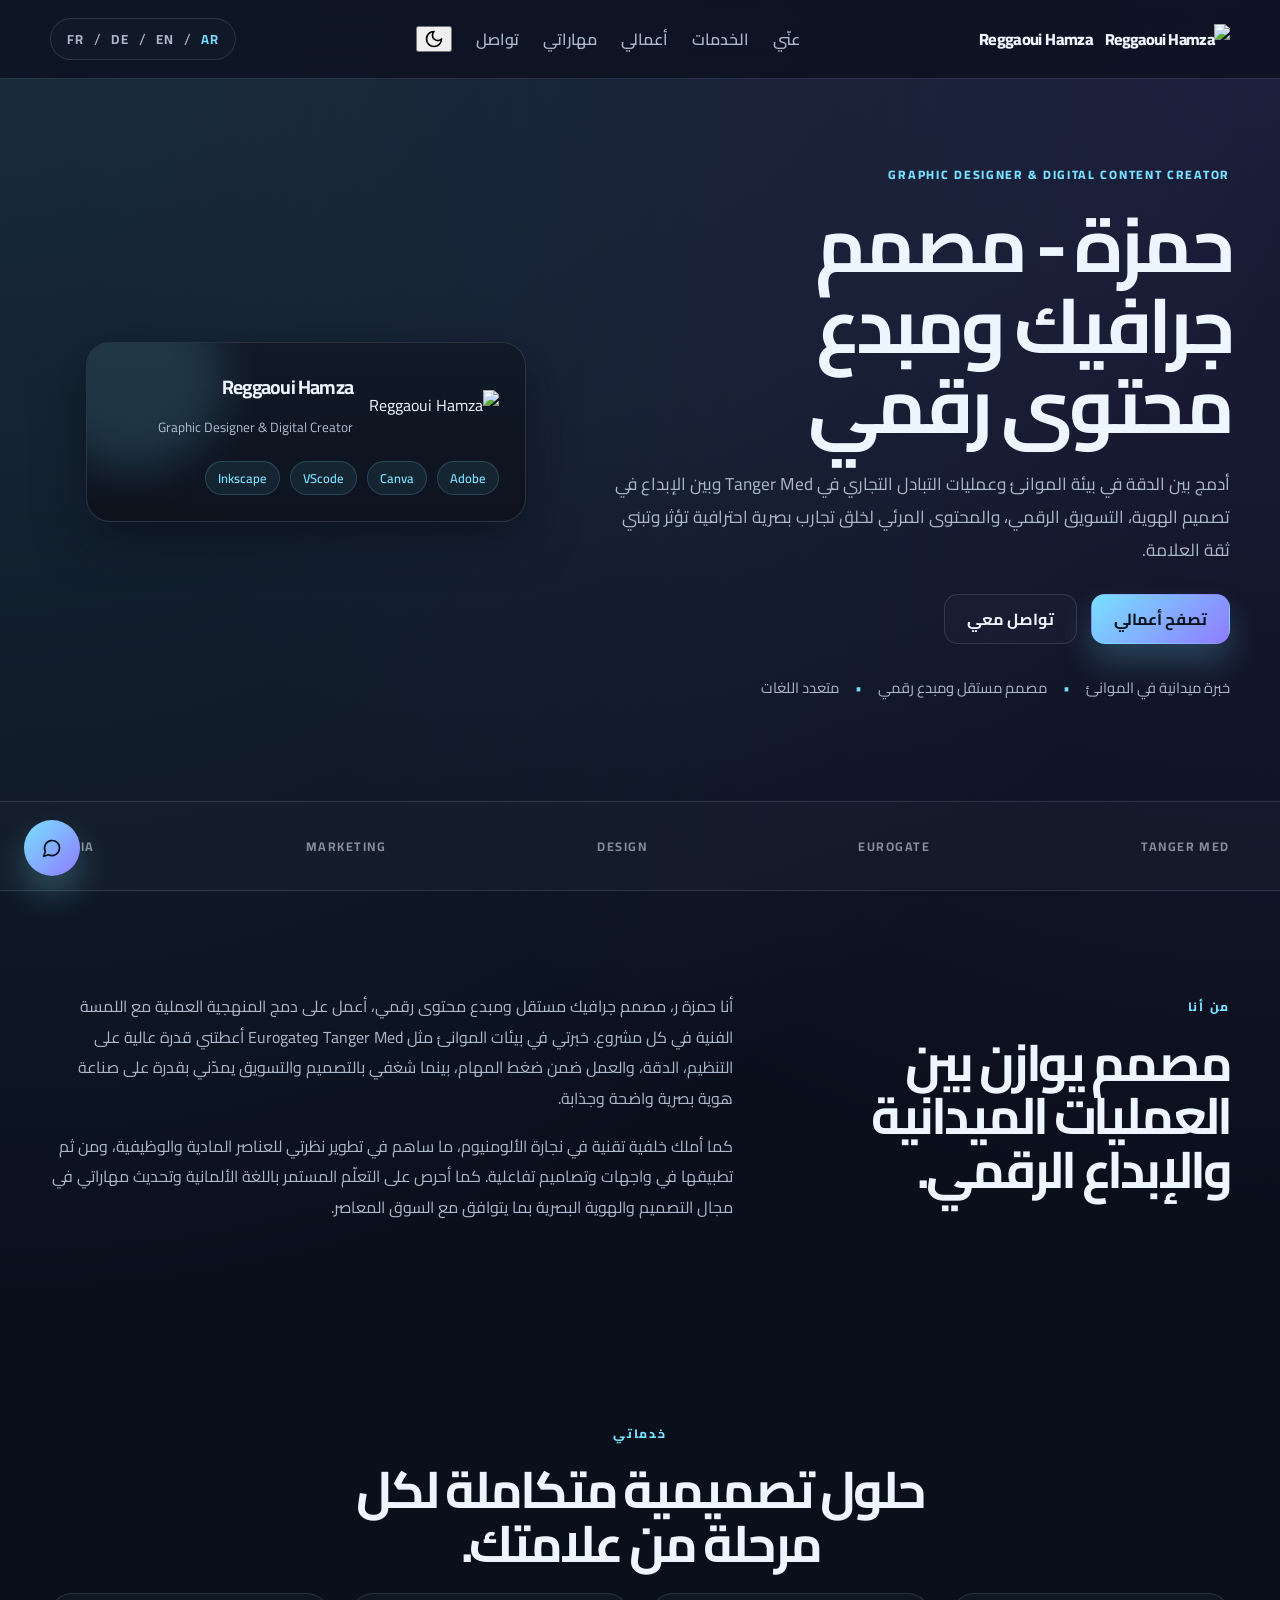
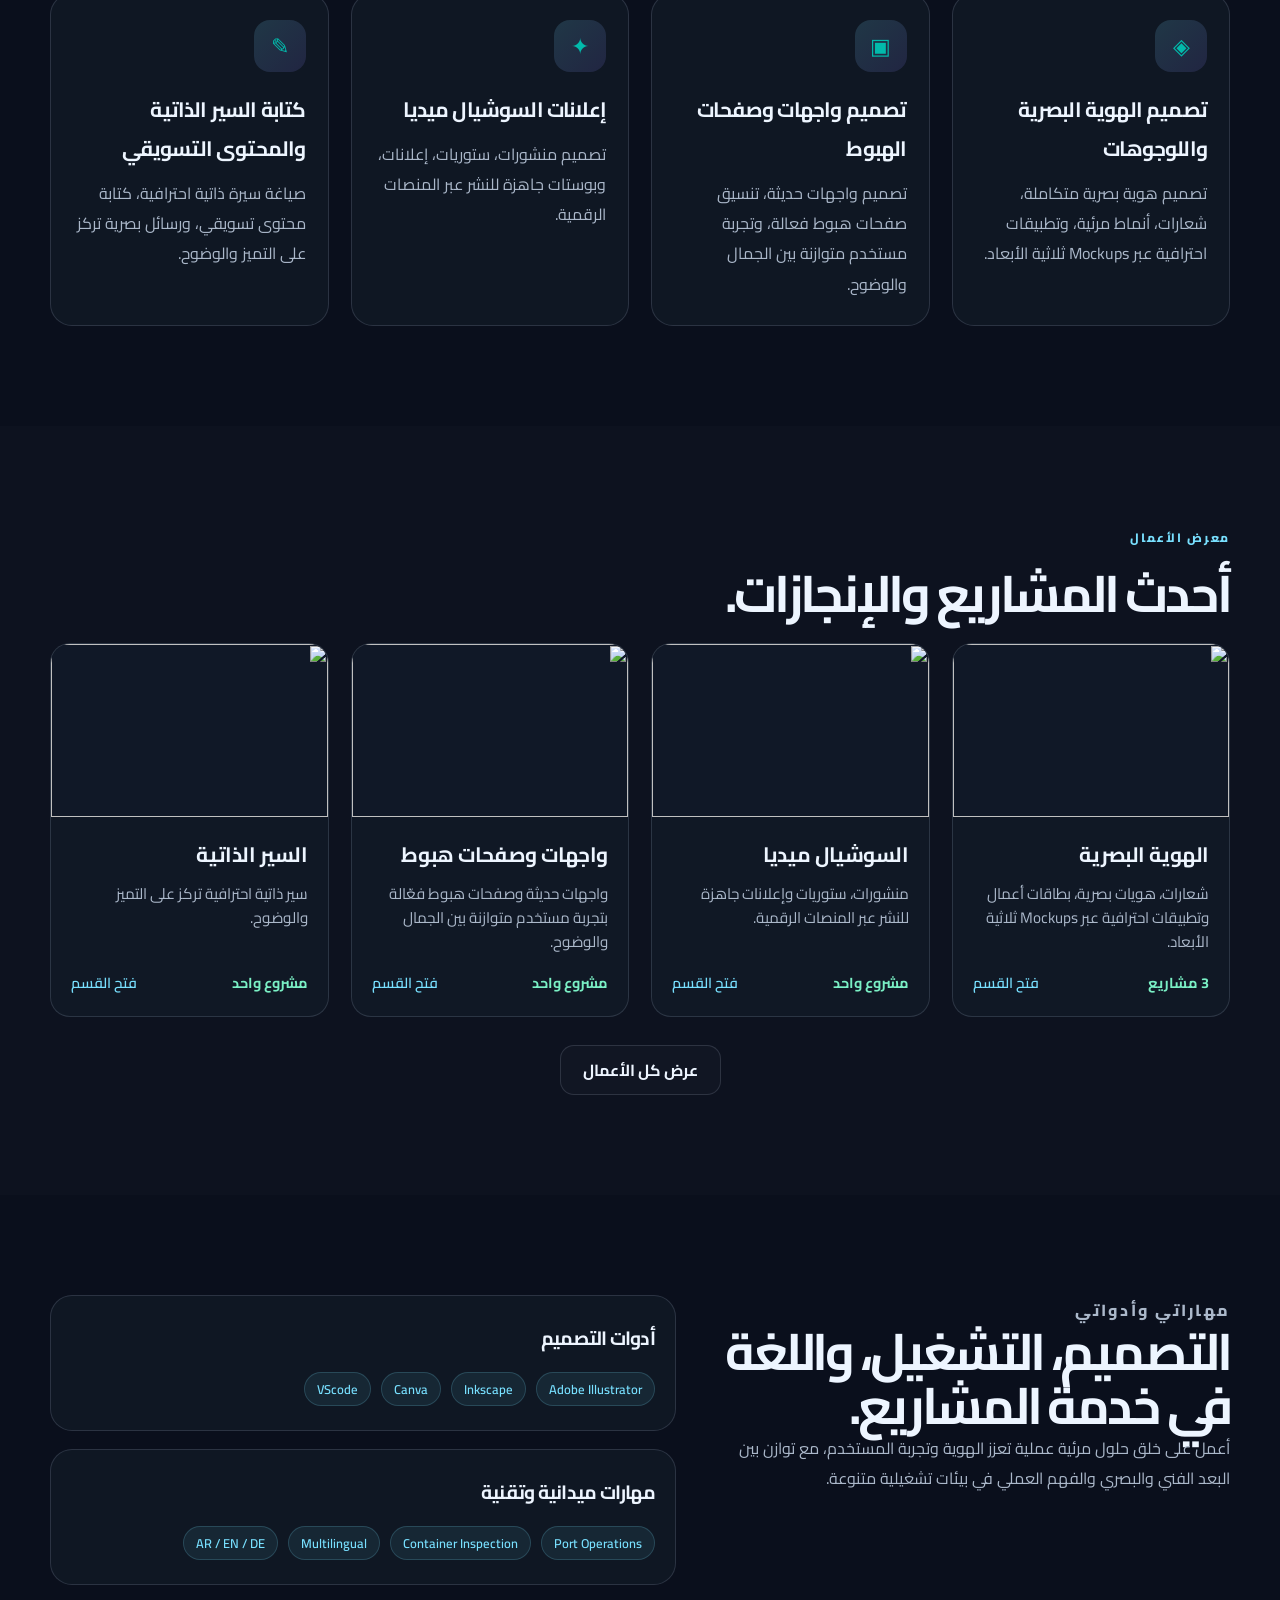
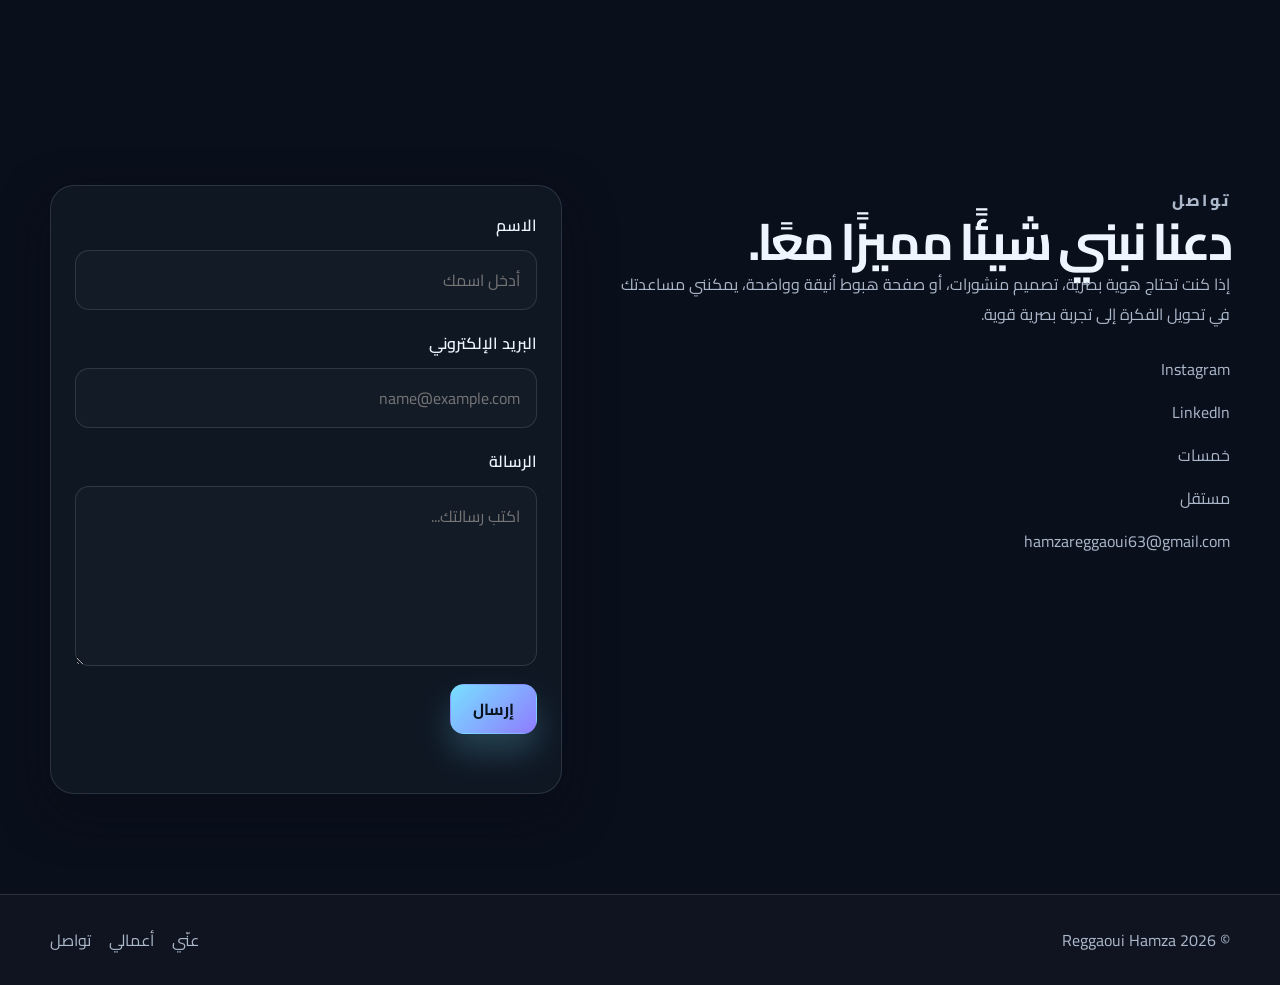
==== index.html @ 3bb8f2ef "V1.2" ====
<!DOCTYPE html>
<html lang="ar" dir="rtl">
  <head>
    <meta charset="UTF-8" />
    <meta name="viewport" content="width=device-width, initial-scale=1.0" />
    <meta
      name="description"
      content="Portfolio personal de Reggaoui Hamza - Graphic Designer & Digital Content Creator"
    />
    <title>Reggaoui Hamza | Portfolio</title>
    <link rel="preconnect" href="https://fonts.googleapis.com" />
    <link rel="preconnect" href="https://fonts.gstatic.com" crossorigin />
    <link
      href="https://fonts.googleapis.com/css2?family=Cairo:wght@400;500;600;700;800;900&family=Inter:wght@400;500;600;700;800&display=swap"
      rel="stylesheet"
    />
    <link rel="icon" type="image/png" href="images/HRb.png" />
   
    <link rel="stylesheet" href="style.css" />
    <link rel="stylesheet" href="portfolio.css" />
  </head>
  <body>
    <div class="page-shell">
      <header class="site-header">
        <div class="container nav">
          <a href="#top" class="brand" aria-label="Reggaoui Hamza home">
            <span class="icon">
              <img src="images/HR3.png" alt="Reggaoui Hamza" />
            </span>
            <span class="brand-text">Reggaoui Hamza</span>
          </a>
 
          <nav class="main-nav" aria-label="Main navigation">
            <a href="#about">عنّي</a>
            <a href="#services">الخدمات</a>
            <a href="#portfolio">أعمالي</a>
            <a href="#skills">مهاراتي</a>
            <a href="#contact">تواصل</a>
         
            <button id="theme-toggle" class="theme-toggle" aria-label="Toggle theme">
        <svg class="sun-icon" xmlns="http://www.w3.org/2000/svg" width="20" height="20" viewBox="0 0 24 24" fill="none" stroke="currentColor" stroke-width="2" stroke-linecap="round" stroke-linejoin="round"><circle cx="12" cy="12" r="4"/><path d="M12 2v2"/><path d="M12 20v2"/><path d="m4.93 4.93 1.41 1.41"/><path d="m17.66 17.66 1.41 1.41"/><path d="M2 12h2"/><path d="M20 12h2"/><path d="m6.34 17.66-1.41 1.41"/><path d="m19.07 4.93-1.41 1.41"/></svg>
        <svg class="moon-icon" xmlns="http://www.w3.org/2000/svg" width="20" height="20" viewBox="0 0 24 24" fill="none" stroke="currentColor" stroke-width="2" stroke-linecap="round" stroke-linejoin="round"><path d="M12 3a6 6 0 0 0 9 9 9 9 0 1 1-9-9Z"/></svg>
    </button>

          </nav>

          <div class="lang-switch" role="group" aria-label="Language switcher">
            <button class="lang-btn active" type="button" data-lang="ar" aria-pressed="true">AR</button>
            <span class="switch-divider">/</span>
            <button class="lang-btn" type="button" data-lang="en" aria-pressed="false">EN</button>
            <span class="switch-divider">/</span>
            <button class="lang-btn" type="button" data-lang="de" aria-pressed="false">DE</button>
            <span class="switch-divider">/</span>
            <button class="lang-btn" type="button" data-lang="fr" aria-pressed="false">FR</button>
          </div>

        

        </div>
      </header>

      <main id="top">
        <section class="hero section">
          <div class="container hero-grid">
            <div class="hero-copy reveal">
              <p class="eyebrow" data-i18n="hero.eyebrow">Graphic Designer & Digital Content Creator</p>
              <h1 data-i18n="hero.title">حمزة - مصمم جرافيك ومبدع محتوى رقمي</h1>
              <p class="hero-text" data-i18n="hero.text">
                أدمج بين الدقة في بيئة الموانئ وعمليات التبادل التجاري في Tanger Med وبين الإبداع في تصميم
                الهوية، التسويق الرقمي، والمحتوى المرئي لخلق تجارب بصرية احترافية تؤثر وتبني ثقة العلامة.
              </p>
              <div class="cta-row">
                <a href="#portfolio" class="btn btn-primary" data-i18n="hero.primaryBtn">تصفح أعمالي</a>
                <a href="#contact" class="btn btn-secondary" data-i18n="hero.secondaryBtn">تواصل معي</a>
              </div>

              <ul class="hero-meta">
                <li data-i18n="hero.meta1">خبرة ميدانية في الموانئ</li>
                <li data-i18n="hero.meta2">مصمم مستقل ومبدع رقمي</li>
                <li data-i18n="hero.meta3">متعدد اللغات</li>
              </ul>
            </div>

            <div class="hero-visual reveal">
              <div class="profile-card glow-card">
                <div class="card-top">
                <img src="images/HRa.png" alt="Reggaoui Hamza" />

                  <div>
                    <strong>Reggaoui Hamza</strong>
                    <span data-i18n="hero.role">Graphic Designer & Digital Creator</span>
                  </div>
                </div>

                

                <div class="tool-tags">
                  <span>Adobe</span>
                  <span>Canva</span>
                  <span>VScode </span>
                  <span>Inkscape</span>
                </div>
              </div>
            </div>
          </div>
        </section>

        <section class="logo-strip">
          <div class="container logo-row">
            <span>Tanger Med</span>
            <span>Eurogate</span>
            <span>Design</span>
            <span>Marketing</span>
            <span>Media</span>
          </div>
        </section>

        <section id="about" class="section about-section">
          <div class="container about-grid">
            <div class="section-heading reveal">
              <p class="eyebrow" data-i18n="about.eyebrow">من أنا</p>
              <h2 data-i18n="about.title">مصمم يوازن بين العمليات الميدانية والإبداع الرقمي.</h2>
            </div>

            <div class="about-copy reveal">
              <p data-i18n="about.paragraph1">
                أنا حمزة ر، مصمم جرافيك مستقل ومبدع محتوى رقمي، أعمل على دمج المنهجية العملية مع اللمسة
                الفنية في كل مشروع. خبرتي في بيئات الموانئ مثل Tanger Med وEurogate أعطتني قدرة عالية على
                التنظيم، الدقة، والعمل ضمن ضغط المهام، بينما شغفي بالتصميم والتسويق يمدّني بقدرة على صناعة
                هوية بصرية واضحة وجذابة.
              </p>
              <p data-i18n="about.paragraph2">
                كما أملك خلفية تقنية في نجارة الألومنيوم، ما ساهم في تطوير نظرتي للعناصر المادية والوظيفية، ومن ثم
                تطبيقها في واجهات وتصاميم تفاعلية. كما أحرص على التعلّم المستمر باللغة الألمانية وتحديث مهاراتي في
                مجال التصميم والهوية البصرية بما يتوافق مع السوق المعاصر.
              </p>
            </div>
          </div>
        </section>

        <section id="services" class="section services-section">
          <div class="container">
            <div class="section-heading centered reveal">
              <p class="eyebrow" data-i18n="services.eyebrow">خدماتي</p>
              <h2 data-i18n="services.title">حلول تصميمية متكاملة لكل مرحلة من علامتك.</h2>
            </div>

            <div class="services-grid">
              <article class="service-card reveal">
                <div class="service-icon">◈</div>
                <h3 data-i18n="services.card1.title">تصميم الهوية البصرية واللوجوهات</h3>
                <p data-i18n="services.card1.text">
                  تصميم هوية بصرية متكاملة، شعارات، أنماط مرئية، وتطبيقات احترافية عبر Mockups ثلاثية الأبعاد.
                </p>
              </article>

              <article class="service-card reveal">
                <div class="service-icon">▣</div>
                <h3 data-i18n="services.card2.title">تصميم واجهات وصفحات الهبوط</h3>
                <p data-i18n="services.card2.text">
              بإستخدام أحدث لغات البرمجة تصميم واجهات حديثة، تنسيق صفحات هبوط فعالة، وتجربة مستخدم متوازنة بين الجمال والوضوح 
                </p>
              </article>

            

              <article class="service-card reveal">
                <div class="service-icon">✦</div>
                <h3 data-i18n="services.card3.title">إعلانات السوشيال ميديا</h3>
                <p data-i18n="services.card3.text">
                  تصميم منشورات، ستوريات، إعلانات، وبوستات جاهزة للنشر عبر المنصات الرقمية.
                </p>
              </article>

              <article class="service-card reveal">
                <div class="service-icon">✎</div>
                <h3 data-i18n="services.card4.title">كتابة السير الذاتية والمحتوى التسويقي</h3>
                <p data-i18n="services.card4.text">
                  صياغة سيرة ذاتية احترافية، كتابة محتوى تسويقي، ورسائل بصرية تركز على التميز والوضوح.
                </p>
              </article>
            </div>
          </div>
        </section>

        <section id="portfolio" class="section portfolio-section">
          <div class="container">
            <div class="section-heading reveal">
              <p class="eyebrow" data-i18n="portfolio.eyebrow">معرض الأعمال</p>
              <h2 data-i18n="portfolio.title">أحدث المشاريع والإنجازات.</h2>
            </div>

            <!--PF:CATEGORIES-->
          <div class="cat-grid">
            <a class="cat-card reveal" href="/portfolio/branding/">
              <span class="cat-media"><img src="/images/logo-design.png" alt="" loading="lazy" decoding="async" /></span>
              <span class="cat-body">
                <strong data-ar="الهوية البصرية" data-en="Branding" data-de="Branding" data-fr="Identité visuelle">الهوية البصرية</strong>
                <span class="cat-desc" data-ar="شعارات، هويات بصرية، بطاقات أعمال وتطبيقات احترافية عبر Mockups ثلاثية الأبعاد." data-en="Logos, visual identities, business cards and professional applications through 3D mockups." data-de="Logos, visuelle Identitäten, Visitenkarten und professionelle Anwendungen als 3D-Mockups." data-fr="Logos, identités visuelles, cartes de visite et déclinaisons professionnelles en mockups 3D.">شعارات، هويات بصرية، بطاقات أعمال وتطبيقات احترافية عبر Mockups ثلاثية الأبعاد.</span>
                <span class="cat-foot"><span class="cat-count" data-ar="3 مشاريع" data-en="3 projects" data-de="3 Projekte" data-fr="3 projets">3 مشاريع</span><span class="cat-open" data-ar="فتح القسم" data-en="Open category" data-de="Kategorie öffnen" data-fr="Ouvrir la catégorie">فتح القسم</span></span>
              </span>
            </a>
            <a class="cat-card reveal" href="/portfolio/social/">
              <span class="cat-media"><img src="/images/post-ig.png" alt="" loading="lazy" decoding="async" /></span>
              <span class="cat-body">
                <strong data-ar="السوشيال ميديا" data-en="Social Media" data-de="Social Media" data-fr="Réseaux sociaux">السوشيال ميديا</strong>
                <span class="cat-desc" data-ar="منشورات، ستوريات وإعلانات جاهزة للنشر عبر المنصات الرقمية." data-en="Posts, stories and ads ready to publish across digital platforms." data-de="Posts, Stories und Anzeigen, bereit für digitale Plattformen." data-fr="Publications, stories et annonces prêtes à être diffusées sur les plateformes numériques.">منشورات، ستوريات وإعلانات جاهزة للنشر عبر المنصات الرقمية.</span>
                <span class="cat-foot"><span class="cat-count" data-ar="مشروع واحد" data-en="1 project" data-de="1 Projekt" data-fr="1 projet">مشروع واحد</span><span class="cat-open" data-ar="فتح القسم" data-en="Open category" data-de="Kategorie öffnen" data-fr="Ouvrir la catégorie">فتح القسم</span></span>
              </span>
            </a>
            <a class="cat-card reveal" href="/portfolio/ui/">
              <span class="cat-media"><img src="/images/landing-pages.png" alt="" loading="lazy" decoding="async" /></span>
              <span class="cat-body">
                <strong data-ar="واجهات وصفحات هبوط" data-en="UI / Landing Pages" data-de="UI &amp; Landingpages" data-fr="UI / Pages d'atterrissage">واجهات وصفحات هبوط</strong>
                <span class="cat-desc" data-ar="واجهات حديثة وصفحات هبوط فعّالة بتجربة مستخدم متوازنة بين الجمال والوضوح." data-en="Modern interfaces and effective landing pages with a user experience that balances beauty and clarity." data-de="Moderne Interfaces und wirksame Landingpages mit einem Nutzererlebnis zwischen Ästhetik und Klarheit." data-fr="Interfaces modernes et pages d'atterrissage efficaces, pour une expérience qui allie beauté et clarté.">واجهات حديثة وصفحات هبوط فعّالة بتجربة مستخدم متوازنة بين الجمال والوضوح.</span>
                <span class="cat-foot"><span class="cat-count" data-ar="مشروع واحد" data-en="1 project" data-de="1 Projekt" data-fr="1 projet">مشروع واحد</span><span class="cat-open" data-ar="فتح القسم" data-en="Open category" data-de="Kategorie öffnen" data-fr="Ouvrir la catégorie">فتح القسم</span></span>
              </span>
            </a>
            <a class="cat-card reveal" href="/portfolio/cvs/">
              <span class="cat-media"><img src="/images/CVs-mokup.png" alt="" loading="lazy" decoding="async" /></span>
              <span class="cat-body">
                <strong data-ar="السير الذاتية" data-en="CVs" data-de="Lebensläufe" data-fr="CV">السير الذاتية</strong>
                <span class="cat-desc" data-ar="سير ذاتية احترافية تركز على التميز والوضوح." data-en="Professional CVs focused on distinction and clarity." data-de="Professionelle Lebensläufe mit Fokus auf Klarheit und Wirkung." data-fr="CV professionnels axés sur la clarté et la différenciation.">سير ذاتية احترافية تركز على التميز والوضوح.</span>
                <span class="cat-foot"><span class="cat-count" data-ar="مشروع واحد" data-en="1 project" data-de="1 Projekt" data-fr="1 projet">مشروع واحد</span><span class="cat-open" data-ar="فتح القسم" data-en="Open category" data-de="Kategorie öffnen" data-fr="Ouvrir la catégorie">فتح القسم</span></span>
              </span>
            </a>
          </div>
          <div class="cat-more reveal"><a class="btn btn-secondary" data-ar="عرض كل الأعمال" data-en="Browse the full portfolio" data-de="Alle Arbeiten ansehen" data-fr="Voir tout le portfolio" href="/portfolio/">عرض كل الأعمال</a></div>
<!--/PF:CATEGORIES-->
          </div>
        </section>

        <section id="skills" class="section skills-section">
          <div class="container skills-grid">
            <div class="skills-copy reveal">
              <p class="eyebrow" data-i18n="skills.eyebrow">مهاراتي وأدواتي</p>
              <h2 data-i18n="skills.title">التصميم، التشغيل، واللغة في خدمة المشاريع.</h2>
              <p data-i18n="skills.text">
                أعمل على خلق حلول مرئية عملية تعزز الهوية وتجربة المستخدم، مع توازن بين البعد الفني والبصري والفهم
                العملي في بيئات تشغيلية متنوعة.
              </p>
            </div>

            <div class="skills-panels reveal">
              <div class="skill-box">
                <h3 data-i18n="skills.designTools">أدوات التصميم</h3>
                <div class="pill-list">
                  <span>Adobe Illustrator</span>
                  <span>Inkscape</span>
                  <span>Canva</span>
                  <span>VScode</span>
                </div>
              </div>

              <div class="skill-box">
                <h3 data-i18n="skills.fieldSkills">مهارات ميدانية وتقنية</h3>
                <div class="pill-list">
                  <span>Port Operations</span>
                  <span>Container Inspection</span>
                  <span>Multilingual</span>
                  <span>AR / EN / DE</span>
                </div>
              </div>
            </div>
          </div>
        </section>

        <section id="contact" class="section contact-section">
          <div class="container contact-grid">
            <div class="contact-copy reveal">
              <p class="eyebrow" data-i18n="contact.eyebrow">تواصل</p>
              <h2 data-i18n="contact.title">دعنا نبني شيئًا مميزًا معًا.</h2>
              <p data-i18n="contact.text">
                إذا كنت تحتاج هوية بصرية، تصميم منشورات، أو صفحة هبوط أنيقة وواضحة، يمكنني مساعدتك في تحويل
                الفكرة إلى تجربة بصرية قوية.
              </p>

              <div class="contact-links">
                <a href="https://www.instagram.com/7r01h?stkn=MThweGR0MmlvaXY2Nw%3D%3D" target="_blank" rel="noreferrer">Instagram</a>
                <a href="https://www.linkedin.com/in/hamza-reggaoui-7r01h" target="_blank" rel="noreferrer">LinkedIn</a>
                <a href="https://khamsat.com/user/hamza7r" target="_blank" rel="noreferrer">خمسات</a>
                <a href="https://mostaql.com/u/Expert_Hamza_N1/portfolio" target="_blank" rel="noreferrer">مستقل</a>
                <a href="mailto:hamzareggaoui63@gmail.com">hamzareggaoui63@gmail.com</a>
              </div>
            </div>

            <form action="https://formspree.io/f/moejwplj" method="POST" class="contact-form reveal" id="contactForm">
              <div class="field">
                <label for="name" data-i18n="contact.name">الاسم</label>
                <input id="name" name="name" type="text" placeholder="أدخل اسمك" data-i18n-placeholder="contact.namePlaceholder" required />
              </div>

              <div class="field">
                <label for="email" data-i18n="contact.email">البريد الإلكتروني</label>
                <input id="email" name="email" type="email" placeholder="name@example.com" required />
              </div>

              <div class="field">
                <label for="message" data-i18n="contact.message">الرسالة</label>
                <textarea id="message" name="message" rows="5" placeholder="اكتب رسالتك..." data-i18n-placeholder="contact.messagePlaceholder" required></textarea>
              </div>

              <input type="text" name="_gotcha" tabindex="-1" autocomplete="off" style="display:none" aria-hidden="true" />

              <button type="submit" class="btn btn-primary" data-i18n="contact.submit">إرسال</button>
              <p class="form-status" id="formStatus" role="status" aria-live="polite"></p>
            </form>
          </div>
        </section>
      </main>

      <footer class="site-footer">
        <div class="container footer-inner">
          <p>© 2026 Reggaoui Hamza</p>
          <div class="footer-links">
            <a href="#about">عنّي</a>
            <a href="#portfolio">أعمالي</a>
            <a href="#contact">تواصل</a>
          </div>
        </div>
      </footer>
    </div>

    <div class="chat-widget" id="chatWidget">
      <button class="chat-trigger" id="chatTrigger" type="button" aria-expanded="false" aria-controls="chatPanel">
        <span class="chat-trigger-icon" aria-hidden="true">
          <svg xmlns="http://www.w3.org/2000/svg" width="20" height="20" viewBox="0 0 24 24" fill="none" stroke="currentColor" stroke-width="2" stroke-linecap="round" stroke-linejoin="round"><path d="M7.9 20A9 9 0 1 0 4 16.1L2 22Z"/></svg>
        </span>
        <span class="chat-trigger-text" id="chatTriggerText">مساعد حمزة</span>
      </button>

      <section class="chat-panel" id="chatPanel" role="dialog" aria-labelledby="chatTitle" hidden>
        <header class="chat-header">
          <button class="chat-avatar-btn" id="chatAvatarBtn" type="button" aria-label="تصغير المحادثة">
            <img class="chat-avatar" src="images/HRb.png" alt="" />
          </button>
          <div class="chat-heading">
            <strong id="chatTitle">مساعد حمزة</strong>
            <span id="chatSubtitle">اسألني عن الخدمات، الأعمالي أو كيفاش تتواصل معايا.</span>
          </div>
          <button class="chat-collapse" id="chatCollapse" type="button" aria-label="إغلاق المحادثة">
            <svg xmlns="http://www.w3.org/2000/svg" width="18" height="18" viewBox="0 0 24 24" fill="none" stroke="currentColor" stroke-width="2" stroke-linecap="round" stroke-linejoin="round"><path d="M18 6 6 18"/><path d="m6 6 12 12"/></svg>
          </button>
        </header>

        <div class="chat-log" id="chatLog" role="log" aria-live="polite"></div>

        <div class="chat-chips" id="chatChips"></div>

        <form class="chat-form" id="chatForm">
          <label class="chat-sr-only" id="chatInputLabel" for="chatInput">اكتب سؤالك</label>
          <input class="chat-input" id="chatInput" type="text" autocomplete="off" maxlength="600" placeholder="اكتب سؤالك هنا..." />
          <button class="btn btn-primary chat-send" type="submit">
            <span id="chatSendLabel">إرسال</span>
          </button>
        </form>
      </section>
    </div>

    <div class="lightbox" id="lightbox" aria-hidden="true">
      <button class="close-lightbox" type="button" aria-label="Close gallery"></button>
      <img src="" alt="Project preview" id="lightboxImg" />
    </div>

    <!--PF:UI--><script>window.PF_UI={"home":{"ar":"الرئيسية","en":"Home","de":"Start","fr":"Accueil"},"portfolio":{"ar":"معرض الأعمال","en":"Portfolio","de":"Portfolio","fr":"Portfolio"},"about":{"ar":"عنّي","en":"About","de":"Über mich","fr":"À propos"},"services":{"ar":"الخدمات","en":"Services","de":"Leistungen","fr":"Services"},"skills":{"ar":"مهاراتي","en":"Skills","de":"Fähigkeiten","fr":"Compétences"},"contact":{"ar":"تواصل","en":"Contact","de":"Kontakt","fr":"Contact"},"hubTitle":{"ar":"معرض أعمالي","en":"My work","de":"Meine Arbeiten","fr":"Mes réalisations"},"hubIntro":{"ar":"اختر قسمًا لتصفح كل المشاريع المرتبطة به، أو ابحث في جميع الأعمال.","en":"Pick a category to browse its projects, or search across everything.","de":"Wählen Sie eine Kategorie oder durchsuchen Sie alle Arbeiten.","fr":"Choisissez une catégorie pour parcourir ses projets, ou recherchez dans l'ensemble."},"categories":{"ar":"الأقسام","en":"Categories","de":"Kategorien","fr":"Catégories"},"allProjects":{"ar":"كل المشاريع","en":"All projects","de":"Alle Projekte","fr":"Tous les projets"},"viewAll":{"ar":"عرض كل الأعمال","en":"Browse the full portfolio","de":"Alle Arbeiten ansehen","fr":"Voir tout le portfolio"},"openCategory":{"ar":"فتح القسم","en":"Open category","de":"Kategorie öffnen","fr":"Ouvrir la catégorie"},"all":{"ar":"الكل","en":"All","de":"Alle","fr":"Tous"},"search":{"ar":"بحث","en":"Search","de":"Suche","fr":"Recherche"},"searchPh":{"ar":"ابحث بالاسم، النوع أو الأداة...","en":"Search by name, type or tool...","de":"Nach Name, Typ oder Tool suchen...","fr":"Rechercher par nom, type ou outil..."},"filterType":{"ar":"النوع","en":"Type","de":"Typ","fr":"Type"},"filterTool":{"ar":"الأداة","en":"Tool","de":"Tool","fr":"Outil"},"sort":{"ar":"الترتيب","en":"Sort","de":"Sortierung","fr":"Tri"},"sortDefault":{"ar":"الترتيب الافتراضي","en":"Default order","de":"Standardreihenfolge","fr":"Ordre par défaut"},"sortFeatured":{"ar":"المميزة أولًا","en":"Featured first","de":"Empfohlene zuerst","fr":"En vedette d'abord"},"sortNewest":{"ar":"الأحدث","en":"Newest first","de":"Neueste zuerst","fr":"Plus récents"},"sortOldest":{"ar":"الأقدم","en":"Oldest first","de":"Älteste zuerst","fr":"Plus anciens"},"sortAZ":{"ar":"أبجديًا","en":"Alphabetical","de":"Alphabetisch","fr":"Alphabétique"},"resultsN":{"ar":"{n} نتيجة","en":"{n} results","de":"{n} Ergebnisse","fr":"{n} résultats"},"noResults":{"ar":"لا توجد مشاريع تطابق بحثك.","en":"No projects match your search.","de":"Keine Projekte gefunden.","fr":"Aucun projet ne correspond à votre recherche."},"reset":{"ar":"إعادة ضبط","en":"Reset","de":"Zurücksetzen","fr":"Réinitialiser"},"favoritesOnly":{"ar":"المفضلة فقط","en":"Favorites only","de":"Nur Favoriten","fr":"Favoris seulement"},"viewProject":{"ar":"عرض المشروع","en":"View project","de":"Projekt ansehen","fr":"Voir le projet"},"quickView":{"ar":"معاينة سريعة","en":"Quick view","de":"Schnellansicht","fr":"Aperçu rapide"},"close":{"ar":"إغلاق","en":"Close","de":"Schließen","fr":"Fermer"},"addInquiry":{"ar":"أضف إلى طلبي","en":"Add to my inquiry","de":"Zur Anfrage hinzufügen","fr":"Ajouter à ma demande"},"inInquiry":{"ar":"مضاف إلى طلبك","en":"In your inquiry","de":"In Ihrer Anfrage","fr":"Ajouté à votre demande"},"favorite":{"ar":"أضف إلى المفضلة","en":"Save to favorites","de":"Merken","fr":"Ajouter aux favoris"},"unfavorite":{"ar":"إزالة من المفضلة","en":"Remove from favorites","de":"Aus Favoriten entfernen","fr":"Retirer des favoris"},"share":{"ar":"مشاركة","en":"Share","de":"Teilen","fr":"Partager"},"linkCopied":{"ar":"تم نسخ الرابط ✓","en":"Link copied ✓","de":"Link kopiert ✓","fr":"Lien copié ✓"},"requestSimilar":{"ar":"اطلب عملًا مشابهًا","en":"Request similar work","de":"Ähnliches Projekt anfragen","fr":"Demander un travail similaire"},"contactMe":{"ar":"تواصل معي","en":"Contact me","de":"Kontakt aufnehmen","fr":"Me contacter"},"discuss":{"ar":"ناقش مشروعك","en":"Discuss a project","de":"Projekt besprechen","fr":"Discuter d'un projet"},"viewMore":{"ar":"شاهد مشاريع أخرى","en":"View more projects","de":"Weitere Projekte","fr":"Voir d'autres projets"},"featured":{"ar":"مميز","en":"Featured","de":"Empfohlen","fr":"En vedette"},"inProgress":{"ar":"قيد التنفيذ","en":"In progress","de":"In Arbeit","fr":"En cours"},"overview":{"ar":"نظرة عامة","en":"Overview","de":"Überblick","fr":"Présentation"},"problem":{"ar":"التحدي","en":"The challenge","de":"Die Herausforderung","fr":"Le défi"},"objectives":{"ar":"الأهداف","en":"Objectives","de":"Ziele","fr":"Objectifs"},"audience":{"ar":"الجمهور المستهدف","en":"Audience","de":"Zielgruppe","fr":"Public cible"},"process":{"ar":"كيف تم إنجاز المشروع","en":"How it was made","de":"So ist es entstanden","fr":"Comment il a été réalisé"},"processSoon":{"ar":"تفاصيل مراحل إنجاز هذا المشروع ستُضاف قريبًا. يمكنك سؤال حمزة مباشرة عن طريقة عمله.","en":"The step-by-step process for this project is coming soon. Feel free to ask Hamza how he works.","de":"Der Entstehungsprozess dieses Projekts folgt in Kürze. Fragen Sie Hamza gern direkt.","fr":"Le déroulé de ce projet sera bientôt ajouté. N'hésitez pas à demander à Hamza comment il travaille."},"gallery":{"ar":"معرض الصور","en":"Gallery","de":"Galerie","fr":"Galerie"},"beforeAfter":{"ar":"قبل وبعد","en":"Before & after","de":"Vorher & nachher","fr":"Avant & après"},"before":{"ar":"قبل","en":"Before","de":"Vorher","fr":"Avant"},"after":{"ar":"بعد","en":"After","de":"Nachher","fr":"Après"},"tools":{"ar":"الأدوات المستعملة","en":"Tools used","de":"Verwendete Tools","fr":"Outils utilisés"},"finalResults":{"ar":"النتيجة النهائية","en":"Final result","de":"Ergebnis","fr":"Résultat final"},"related":{"ar":"مشاريع مشابهة","en":"Related projects","de":"Ähnliche Projekte","fr":"Projets similaires"},"moreProjects":{"ar":"مشاريع أخرى من المعرض","en":"More from the portfolio","de":"Mehr aus dem Portfolio","fr":"Plus de projets"},"date":{"ar":"التاريخ","en":"Date","de":"Datum","fr":"Date"},"type":{"ar":"النوع","en":"Type","de":"Typ","fr":"Type"},"category":{"ar":"القسم","en":"Category","de":"Kategorie","fr":"Catégorie"},"prev":{"ar":"السابق","en":"Previous","de":"Zurück","fr":"Précédent"},"next":{"ar":"التالي","en":"Next","de":"Weiter","fr":"Suivant"},"zoom":{"ar":"تكبير","en":"Zoom","de":"Zoomen","fr":"Zoom"},"breadcrumb":{"ar":"مسار التنقل","en":"Breadcrumb","de":"Brotkrumen","fr":"Fil d'Ariane"},"inquiryOpen":{"ar":"طلبي","en":"My inquiry","de":"Meine Anfrage","fr":"Ma demande"},"inquiryTitle":{"ar":"طلب عرض سعر","en":"Request a quote","de":"Angebot anfragen","fr":"Demander un devis"},"inquiryHelp":{"ar":"اختر المشاريع التي أعجبتك وأرسلها إلى حمزة في رسالة واحدة.","en":"Pick the projects you like and send them to Hamza in one message.","de":"Wählen Sie Projekte aus und senden Sie sie Hamza in einer Nachricht.","fr":"Choisissez les projets qui vous plaisent et envoyez-les à Hamza en un seul message."},"inquiryEmpty":{"ar":"لم تضف أي مشروع بعد.","en":"You haven't added any project yet.","de":"Noch keine Projekte hinzugefügt.","fr":"Aucun projet ajouté pour le moment."},"inquirySend":{"ar":"أرسل الطلب","en":"Send inquiry","de":"Anfrage senden","fr":"Envoyer la demande"},"inquiryClear":{"ar":"مسح الكل","en":"Clear all","de":"Alles löschen","fr":"Tout effacer"},"remove":{"ar":"حذف","en":"Remove","de":"Entfernen","fr":"Retirer"},"inquiryMsg":{"ar":"مرحبًا حمزة، أنا مهتم بأعمال مشابهة لـ: {list}. أودّ أن نناقش مشروعي.","en":"Hello Hamza, I'm interested in work similar to: {list}. I'd like to discuss my project.","de":"Hallo Hamza, ich interessiere mich für Arbeiten ähnlich wie: {list}. Ich würde gern mein Projekt besprechen.","fr":"Bonjour Hamza, je suis intéressé(e) par des travaux similaires à : {list}. J'aimerais discuter de mon projet."},"ctaTitle":{"ar":"هل لديك مشروع مشابه؟","en":"Have a similar project in mind?","de":"Ein ähnliches Projekt im Kopf?","fr":"Un projet similaire en tête ?"},"ctaText":{"ar":"حدّثني عن فكرتك، وسأعود إليك بعرض دقيق بعد أن نناقش التفاصيل.","en":"Tell me about your idea and I'll come back with a clear quote after we talk through the details.","de":"Erzählen Sie mir von Ihrer Idee – nach einem kurzen Gespräch erhalten Sie ein klares Angebot.","fr":"Parlez-moi de votre idée : après un échange, je reviens vers vous avec un devis précis."},"rights":{"ar":"© 2026 Reggaoui Hamza","en":"© 2026 Reggaoui Hamza","de":"© 2026 Reggaoui Hamza","fr":"© 2026 Reggaoui Hamza"}};</script><!--/PF:UI-->
    <script src="portfolio.js"></script>
    <script src="script.js"></script>
    <script src="chat.js"></script>
  </body>
</html>
---- style.css ----
:root {
  --bg: #0a0f1c;
  --bg-soft: #101827;
  --panel: rgba(16, 24, 39, 0.92);
  --panel-strong: #121d2d;
  --card: rgba(17, 25, 38, 0.92);
  --text: #edf5ff;
  --muted: #abb8ca;
  --line: rgba(171, 184, 202, 0.18);
  --primary: #78e0ff;
  --secondary: #8f7cff;
  --accent: #7af0c5;
  --shadow: 0 18px 48px rgba(6, 12, 20, 0.5);
  --radius: 24px;
}

html {
  scroll-behavior: smooth;
}

body {
  margin: 0;
  font-family: "Cairo", "Inter", sans-serif;
  background:
    radial-gradient(circle at top left, rgba(120, 224, 255, 0.14), transparent 30%),
    radial-gradient(circle at top right, rgba(143, 124, 255, 0.14), transparent 28%),
    var(--bg);
  color: var(--text);
}

body[dir="ltr"] {
  font-family: "Inter", sans-serif;
}

body[dir="rtl"] {
  font-family: "Cairo", sans-serif;
}

* {
  box-sizing: border-box;
}

img {
  max-width: 100%;
  display: block;
}

button,
input,
textarea {
  font: inherit;
}

a {
  color: inherit;
  text-decoration: none;
}

.page-shell {
  min-height: 100vh;
}

.container {
  width: min(1180px, calc(100% - 32px));
  margin: 0 auto;
}

.section {
  padding: 100px 0;
}

.site-header {
  position: sticky;
  top: 0;
  z-index: 30;
  backdrop-filter: blur(14px);
  background: rgba(10, 15, 28, 0.72);
  border-bottom: 1px solid var(--line);
}

.nav {
  min-height: 78px;
  display: flex;
  align-items: center;
  justify-content: space-between;
  gap: 20px;
}

.brand {
  display: inline-flex;
  align-items: center;
  gap: 12px;
  font-weight: 800;
  letter-spacing: -0.04em;
}

.brand-mark {
  display: inline-flex;
  align-items: center;
  justify-content: center;
  width: 42px;
  height: 42px;
  border-radius: 12px;
  background: linear-gradient(135deg, var(--primary), var(--secondary));
  color: var(--bg);
  font-size: 0.92rem;
  box-shadow: 0 12px 30px rgba(120, 224, 255, 0.3);
}

.brand-text {
  font-size: 1.02rem;
}

.main-nav {
  display: flex;
  align-items: center;
  gap: 24px;
  color: var(--muted);
  font-weight: 600;
}

.main-nav a {
  position: relative;
  transition: color 0.25s ease;
}

.main-nav a::after {
  content: "";
  position: absolute;
  left: 0;
  bottom: -8px;
  width: 100%;
  height: 2px;
  background: linear-gradient(90deg, var(--primary), var(--secondary));
  transform: scaleX(0);
  transform-origin: center;
  transition: transform 0.25s ease;
}

.main-nav a:hover {
  color: var(--text);
}

.main-nav a:hover::after {
  transform: scaleX(1);
}

.lang-switch {
  display: inline-flex;
  align-items: center;
  gap: 8px;
  min-height: 42px;
  padding: 0 14px;
  border-radius: 999px;
  border: 1px solid var(--line);
  background: rgba(255, 255, 255, 0.02);
  color: var(--text);
  cursor: pointer;
  transition: all 0.25s ease;
}

.lang-switch:hover {
  border-color: rgba(120, 224, 255, 0.4);
  box-shadow: 0 0 0 4px rgba(120, 224, 255, 0.08);
}

.lang-label {
  font-weight: 700;
  font-size: 0.82rem;
  letter-spacing: 0.08em;
}

.switch-divider {
  color: var(--muted);
}

.hero-grid,
.about-grid,
.contact-grid,
.skills-grid {
  display: grid;
  grid-template-columns: 1.1fr 0.9fr;
  gap: 42px;
  align-items: center;
}

.hero {
  padding-top: 84px;
}

.eyebrow {
  margin: 0 0 18px;
  font-size: 0.76rem;
  font-weight: 800;
  text-transform: uppercase;
  letter-spacing: 0.14em;
  color: var(--primary);
}

.hero-copy h1,
.section-heading h2,
.skills-copy h2,
.contact-copy h2 {
  margin: 0;
  letter-spacing: -0.06em;
  line-height: 1.05;
}

.hero-copy h1 {
  max-width: 680px;
  font-size: clamp(2.7rem, 6vw, 5rem);
}

.hero-text {
  margin: 22px 0 0;
  max-width: 620px;
  color: var(--muted);
  font-size: 1.08rem;
  line-height: 1.9;
}

.cta-row {
  display: flex;
  align-items: center;
  gap: 14px;
  flex-wrap: wrap;
  margin-top: 28px;
}

.btn {
  display: inline-flex;
  align-items: center;
  justify-content: center;
  min-height: 50px;
  padding: 0 22px;
  border: 1px solid transparent;
  border-radius: 14px;
  font-weight: 700;
  transition: transform 0.25s ease, box-shadow 0.25s ease, border-color 0.25s ease;
  cursor: pointer;
}

.btn:hover {
  transform: translateY(-2px);
}

.btn-primary {
  background: linear-gradient(135deg, var(--primary), var(--secondary));
  color: #08131d;
  box-shadow: 0 18px 32px rgba(120, 224, 255, 0.22);
}

.btn-secondary {
  border-color: var(--line);
  background: rgba(255, 255, 255, 0.02);
  color: var(--text);
}

.hero-meta {
  display: flex;
  flex-wrap: wrap;
  gap: 16px;
  list-style: none;
  padding: 0;
  margin: 30px 0 0;
  color: var(--muted);
  font-size: 0.92rem;
}

.hero-meta li {
  position: relative;
}

body[dir="rtl"] .hero-meta li + li::before {
  content: "•";
  margin-left: 16px;
  color: var(--primary);
}

body[dir="ltr"] .hero-meta li + li::before {
  content: "•";
  margin-right: 16px;
  color: var(--primary);
}

.hero-visual {
  display: flex;
  justify-content: center;
}

.profile-card {
  width: min(100%, 440px);
  padding: 26px;
  border: 1px solid var(--line);
  border-radius: var(--radius);
  background: linear-gradient(180deg, rgba(17, 25, 38, 0.94), rgba(13, 18, 29, 0.94));
  box-shadow: var(--shadow);
}

.glow-card {
  position: relative;
  overflow: hidden;
}

.glow-card::before {
  content: "";
  position: absolute;
  inset: -30% auto auto -10%;
  width: 180px;
  height: 180px;
  background: rgba(120, 224, 255, 0.15);
  filter: blur(22px);
  border-radius: 50%;
}

.card-top {
  position: relative;
  display: flex;
  align-items: center;
  gap: 16px;
  z-index: 1;
}

.avatar {
  display: inline-flex;
  align-items: center;
  justify-content: center;
  width: 72px;
  height: 72px;
  border-radius: 18px;
  background: linear-gradient(135deg, var(--secondary), var(--primary));
  color: var(--bg);
  font-size: 1.2rem;
  font-weight: 800;
  box-shadow: 0 18px 32px rgba(143, 124, 255, 0.28);
}

.card-top strong {
  display: block;
  margin-bottom: 6px;
  font-size: 1.22rem;
  letter-spacing: -0.04em;
}

.card-top span {
  color: var(--muted);
  font-size: 0.84rem;
}

.stats-grid {
  position: relative;
  z-index: 1;
  display: grid;
  grid-template-columns: repeat(2, minmax(120px, 1fr));
  gap: 12px;
  margin-top: 24px;
}

.stats-grid div {
  padding: 18px 16px;
  border: 1px solid var(--line);
  border-radius: 18px;
  background: rgba(255, 255, 255, 0.02);
}

.stats-grid strong {
  display: block;
  font-size: 2rem;
  letter-spacing: -0.06em;
}

.stats-grid span {
  color: var(--muted);
  font-size: 0.75rem;
}

.tool-tags {
  position: relative;
  z-index: 1;
  display: flex;
  flex-wrap: wrap;
  gap: 10px;
  margin-top: 20px;
}

.tool-tags span,
.pill-list span {
  display: inline-flex;
  align-items: center;
  justify-content: center;
  min-height: 34px;
  padding: 0 12px;
  border: 1px solid rgba(120, 224, 255, 0.18);
  border-radius: 999px;
  background: rgba(120, 224, 255, 0.08);
  color: var(--primary);
  font-size: 0.8rem;
  font-weight: 600;
}

.logo-strip {
  border-top: 1px solid var(--line);
  border-bottom: 1px solid var(--line);
  background: rgba(255, 255, 255, 0.02);
}

.logo-row {
  min-height: 88px;
  display: flex;
  align-items: center;
  justify-content: space-between;
  gap: 18px;
  flex-wrap: wrap;
  color: rgba(237, 245, 255, 0.52);
  letter-spacing: 0.12em;
  text-transform: uppercase;
  font-size: 0.78rem;
  font-weight: 700;
}

.section-heading {
  margin-bottom: 22px;
}

.section-heading h2,
.skills-copy h2,
.contact-copy h2 {
  font-size: clamp(2.1rem, 4vw, 3.2rem);
  max-width: 630px;
}

.centered {
  text-align: center;
}

.centered h2 {
  margin-inline: auto;
}

.about-grid {
  grid-template-columns: 0.8fr 1.2fr;
}

.about-copy {
  display: grid;
  gap: 18px;
}

.about-copy p,
.skills-copy p,
.contact-copy p,
.service-card p {
  margin: 0;
  color: var(--muted);
  line-height: 1.9;
  font-size: 1rem;
}

.services-grid {
  display: grid;
  grid-template-columns: repeat(4, minmax(0, 1fr));
  gap: 22px;
}

.service-card {
  padding: 26px 22px;
  border: 1px solid var(--line);
  border-radius: 22px;
  background: rgba(17, 25, 38, 0.8);
  transition: transform 0.3s ease, border-color 0.3s ease, box-shadow 0.3s ease;
}

.service-card:hover {
  transform: translateY(-8px);
  border-color: rgba(120, 224, 255, 0.3);
  box-shadow: 0 18px 34px rgba(12, 16, 27, 0.45);
}

.service-icon {
  width: 52px;
  height: 52px;
  display: inline-flex;
  align-items: center;
  justify-content: center;
  border-radius: 16px;
  background: linear-gradient(135deg, rgba(120, 224, 255, 0.16), rgba(143, 124, 255, 0.14));
  color: var(--primary);
  font-size: 1.4rem;
  margin-bottom: 18px;
}

.service-card h3 {
  margin: 0 0 10px;
  font-size: 1.3rem;
  letter-spacing: -0.04em;
}

.portfolio-section {
  background: rgba(255, 255, 255, 0.012);
}

.filter-bar {
  display: flex;
  align-items: center;
  gap: 12px;
  flex-wrap: wrap;
  margin-bottom: 24px;
}

.filter-btn {
  min-height: 40px;
  padding: 0 16px;
  border-radius: 999px;
  border: 1px solid var(--line);
  background: rgba(255, 255, 255, 0.02);
  color: var(--muted);
  font-weight: 600;
  cursor: pointer;
  transition: all 0.25s ease;
}

.filter-btn.active,
.filter-btn:hover {
  background: linear-gradient(135deg, rgba(120, 224, 255, 0.12), rgba(143, 124, 255, 0.12));
  border-color: rgba(120, 224, 255, 0.22);
  color: var(--text);
}

.portfolio-grid {
  display: grid;
  grid-template-columns: repeat(3, minmax(0, 1fr));
  gap: 22px;
}

.portfolio-item {
  position: relative;
  overflow: hidden;
  border-radius: 20px;
  border: 1px solid var(--line);
  background: var(--card);
  cursor: pointer;
  min-height: 310px;
  transition: transform 0.3s ease, border-color 0.3s ease;
}

.portfolio-item:hover {
  transform: translateY(-6px);
  border-color: rgba(120, 224, 255, 0.3);
}

.portfolio-item img {
  width: 100%;
  height: 100%;
  object-fit: cover;
  filter: saturate(0.9) contrast(1.05);
}

.overlay {
  position: absolute;
  inset: 0;
  display: flex;
  flex-direction: column;
  justify-content: flex-end;
  background: linear-gradient(180deg, rgba(7, 10, 16, 0.08), rgba(7, 10, 16, 0.8));
  padding: 22px;
}

.item-tag {
  display: inline-flex;
  align-self: flex-start;
  min-height: 30px;
  padding: 0 10px;
  border-radius: 999px;
  background: rgba(120, 224, 255, 0.12);
  color: var(--primary);
  font-size: 0.72rem;
  font-weight: 700;
  letter-spacing: 0.08em;
  text-transform: uppercase;
}

.overlay h3 {
  margin: 14px 0 0;
  font-size: 1.5rem;
  letter-spacing: -0.04em;
}

.hidden {
  display: none !important;
}

.skills-grid {
  grid-template-columns: 0.9fr 1.1fr;
  align-items: start;
}

.skills-panels {
  display: grid;
  gap: 18px;
}

.skill-box {
  padding: 24px 20px;
  border-radius: 22px;
  border: 1px solid var(--line);
  background: rgba(17, 25, 38, 0.8);
}

.skill-box h3 {
  margin: 0 0 16px;
  font-size: 1.2rem;
  letter-spacing: -0.04em;
}

.pill-list {
  display: flex;
  gap: 10px;
  flex-wrap: wrap;
}

.contact-grid {
  align-items: start;
}

.contact-links {
  display: grid;
  gap: 12px;
  margin-top: 24px;
  color: var(--muted);
}

.contact-links a {
  width: fit-content;
  border-bottom: 1px solid transparent;
  transition: border-color 0.25s ease, color 0.25s ease;
}

.contact-links a:hover {
  color: var(--text);
  border-color: rgba(120, 224, 255, 0.4);
}

.contact-form {
  padding: 24px;
  border-radius: 24px;
  border: 1px solid var(--line);
  background: rgba(17, 25, 38, 0.8);
  box-shadow: var(--shadow);
}

.field {
  display: grid;
  gap: 10px;
  margin-bottom: 18px;
}

.field label {
  font-weight: 600;
  color: var(--text);
}

.field input,
.field textarea {
  width: 100%;
  border: 1px solid var(--line);
  border-radius: 14px;
  background: rgba(255, 255, 255, 0.02);
  color: var(--text);
  padding: 14px 16px;
  outline: none;
  resize: vertical;
  transition: border-color 0.25s ease, box-shadow 0.25s ease;
}

.field input:focus,
.field textarea:focus {
  border-color: rgba(120, 224, 255, 0.4);
  box-shadow: 0 0 0 4px rgba(120, 224, 255, 0.1);
}

.site-footer {
  border-top: 1px solid var(--line);
  background: rgba(255, 255, 255, 0.018);
}

.footer-inner {
  min-height: 90px;
  display: flex;
  align-items: center;
  justify-content: space-between;
  gap: 18px;
  flex-wrap: wrap;
  color: var(--muted);
}

.footer-links {
  display: flex;
  align-items: center;
  gap: 18px;
  flex-wrap: wrap;
}

.lightbox {
  position: fixed;
  inset: 0;
  background: rgba(5, 9, 16, 0.82);
  display: none;
  align-items: center;
  justify-content: center;
  z-index: 100;
  padding: 24px;
}

.lightbox.open {
  display: flex;
}

.lightbox img {
  max-width: min(90vw, 980px);
  max-height: 82vh;
  border-radius: 20px;
  border: 1px solid rgba(255, 255, 255, 0.12);
  box-shadow: var(--shadow);
}

.close-lightbox {
  position: absolute;
  top: 24px;
  right: 24px;
  width: 42px;
  height: 42px;
  border: 1px solid rgba(255, 255, 255, 0.18);
  border-radius: 50%;
  background: rgba(255, 255, 255, 0.04);
  color: var(--text);
  cursor: pointer;
  font-size: 1.6rem;
}

.reveal {
  opacity: 0;
  transform: translateY(24px);
  transition: opacity 0.7s ease, transform 0.7s ease;
}

.reveal.visible {
  opacity: 1;
  transform: translateY(0);
}

@media (max-width: 980px) {
  .services-grid {
    grid-template-columns: repeat(2, minmax(0, 1fr));
  }

  .portfolio-grid {
    grid-template-columns: repeat(2, minmax(0, 1fr));
  }

  .hero-grid,
  .about-grid,
  .contact-grid,
  .skills-grid {
    grid-template-columns: 1fr;
  }
}

@media (max-width: 760px) {
  .main-nav {
    display: none;
  }

  .services-grid,
  .portfolio-grid {
    grid-template-columns: 1fr;
  }

  .section {
    padding: 80px 0;
  }
}

@media (max-width: 520px) {
  .nav {
    min-height: 72px;
  }

  .brand-text {
    font-size: 0.9rem;
  }

  .hero {
    padding-top: 52px;
  }

  .stats-grid {
    grid-template-columns: 1fr;
  }

  .field input,
  .field textarea,
  .btn {
    width: 100%;
  }

  .cta-row {
    display: grid;
    grid-template-columns: 1fr;
  }
}


/* الوضع الفاتح (Light Mode) */
body.light-mode {
    background-color: #f8fafa !important;
    color: #590018 !important;
}

body.light-mode header,
body.light-mode nav,
body.light-mode .card,
body.light-mode section {
    background-color: #f3f3f3 !important;
    color: #0f172a !important;
    border-color: #0e57b8 !important;
}

body.light-mode p, 
body.light-mode span, 
body.light-mode h1, 
body.light-mode h2, 
body.light-mode h3, 
body.light-mode a {
    color: #4c7dee !important;
}

/* إخفاء واظهار الأيقونات حسب الثيم */
.sun-icon { display: none; }
.moon-icon { display: block; }

body.light-mode .sun-icon { display: block; }
body.light-mode .moon-icon { display: none; }

/* إظهار القائمة وأيقونة الثيم حتى على الهواتف والشاشات الصغيرة */
@media screen and (max-width: 768px) {
    .site-header nav,
    .main-nav,
    .theme-toggle {
        display: flex !important;
        visibility: visible !important;
        opacity: 1 !important;
    }

    /* تصغير المسافات بين العناصر */
    .site-header .container {
        flex-wrap: wrap;
        justify-content: center;
        gap: 10px;
    }
}

.service-icon {
  color: #02baab; /* بدّل اللون هنا */
}

.service-icon svg {
  width: 48px;
  height: 48px;
}

/* Language switcher: AR / EN / DE */
.lang-switch {
  cursor: default;
}

.lang-btn {
  appearance: none;
  background: none;
  border: 0;
  padding: 4px 2px;
  font: inherit;
  font-weight: 700;
  font-size: 0.82rem;
  letter-spacing: 0.08em;
  color: var(--muted);
  cursor: pointer;
  transition: color 0.2s ease;
}

.lang-btn:hover,
.lang-btn:focus-visible {
  color: var(--text);
}

.lang-btn.active {
  color: #78e0ff;
}


/* Contact form status message */
.form-status {
  margin: 14px 0 0;
  min-height: 1.4em;
  font-size: 0.95rem;
  color: var(--muted);
}

.form-status.error {
  color: #ff8a8a;
}

body.light-mode .form-status.error {
  color: #c62828 !important;
}

/* ===== Chat assistant widget ===== */
.chat-widget {
  position: fixed;
  inset-block-end: 24px;
  inset-inline-end: 24px;
  z-index: 60;
  display: flex;
  flex-direction: column-reverse;
  align-items: flex-end;
  gap: 14px;
}

.chat-trigger {
  display: inline-flex;
  align-items: center;
  justify-content: center;
  gap: 10px;
  min-height: 50px;
  padding: 0 18px;
  border: 0;
  border-radius: 999px;
  background: linear-gradient(135deg, var(--primary), var(--secondary));
  color: #08131d;
  font-weight: 800;
  box-shadow: 0 18px 32px rgba(120, 224, 255, 0.25);
  cursor: pointer;
  transition: transform 0.25s ease;
}

.chat-trigger:hover {
  transform: translateY(-2px);
}

.chat-trigger-icon {
  display: inline-flex;
}

.chat-trigger {
  width: 56px;
  min-height: 56px;
  padding: 0;
}

.chat-trigger-text {
  display: none;
}

/* خاصو يتخبى ملي كيكون hidden (display:flex كان كيلغي hidden) */
.chat-panel[hidden] {
  display: none;
}

.chat-panel {
  width: min(370px, calc(100vw - 28px));
  max-height: min(560px, 72vh);
  display: flex;
  flex-direction: column;
  overflow: hidden;
  border: 1px solid var(--line);
  border-radius: 22px;
  background: linear-gradient(180deg, rgba(17, 25, 38, 0.98), rgba(12, 18, 29, 0.98));
  box-shadow: var(--shadow);
}

.chat-header {
  display: flex;
  align-items: center;
  gap: 12px;
  padding: 14px 16px;
  border-bottom: 1px solid var(--line);
  background: rgba(255, 255, 255, 0.03);
}

.chat-avatar-btn {
  display: inline-flex;
  padding: 0;
  border: 0;
  background: none;
  border-radius: 12px;
  line-height: 0;
  cursor: pointer;
  transition: transform 0.2s ease;
}

.chat-avatar-btn:hover {
  transform: scale(1.06);
}

.chat-avatar-btn:focus-visible {
  outline: 2px solid var(--primary);
  outline-offset: 2px;
}

.chat-avatar {
  width: 38px;
  height: 38px;
  border-radius: 12px;
  object-fit: cover;
  border: 1px solid var(--line);
}

.chat-heading {
  flex: 1;
  display: grid;
  gap: 2px;
}

.chat-heading strong {
  font-size: 0.98rem;
  letter-spacing: -0.02em;
}

.chat-heading span {
  color: var(--muted);
  font-size: 0.76rem;
  line-height: 1.5;
}

.chat-collapse {
  width: 34px;
  height: 34px;
  display: inline-flex;
  align-items: center;
  justify-content: center;
  border: 1px solid var(--line);
  border-radius: 50%;
  background: transparent;
  color: var(--muted);
  cursor: pointer;
  transition: color 0.2s ease, border-color 0.2s ease;
}

.chat-collapse:hover {
  color: var(--text);
  border-color: rgba(120, 224, 255, 0.4);
}

.chat-log {
  flex: 1;
  overflow-y: auto;
  display: flex;
  flex-direction: column;
  gap: 12px;
  padding: 16px;
}

.chat-msg {
  max-width: 84%;
  align-self: flex-start;
}

.chat-msg.user {
  align-self: flex-end;
}

.chat-msg p {
  margin: 0;
  padding: 10px 14px;
  border-radius: 16px;
  font-size: 0.9rem;
  line-height: 1.75;
  white-space: pre-wrap;
  overflow-wrap: anywhere;
}

.chat-msg.bot p {
  border: 1px solid var(--line);
  background: rgba(255, 255, 255, 0.04);
}

.chat-msg.user p {
  border: 0;
  background: linear-gradient(135deg, var(--primary), var(--secondary));
  color: #08131d;
  font-weight: 600;
}

.chat-msg.typing p {
  color: var(--muted);
  animation: chatPulse 1.1s ease-in-out infinite;
}

@keyframes chatPulse {
  0%, 100% { opacity: 0.45; }
  50% { opacity: 1; }
}

.chat-contact-card {
  max-width: 96%;
  align-self: stretch;
  padding: 14px;
  border: 1px dashed rgba(120, 224, 255, 0.35);
  border-radius: 16px;
  background: rgba(120, 224, 255, 0.07);
}

.chat-contact-card strong {
  font-size: 0.88rem;
}

.chat-contact-links {
  display: grid;
  gap: 8px;
  margin-top: 10px;
}

.chat-contact-links a {
  width: fit-content;
  color: var(--text);
  font-size: 0.86rem;
  border-bottom: 1px solid transparent;
  transition: border-color 0.2s ease, color 0.2s ease;
}

.chat-contact-links a:hover {
  color: var(--primary);
  border-color: rgba(120, 224, 255, 0.5);
}

.chat-card-actions {
  display: flex;
  flex-wrap: wrap;
  gap: 8px;
  margin-top: 12px;
}

.chat-card-actions button {
  min-height: 34px;
  padding: 0 12px;
  border: 1px solid var(--line);
  border-radius: 10px;
  background: rgba(255, 255, 255, 0.04);
  color: var(--text);
  font-size: 0.8rem;
  font-weight: 600;
  cursor: pointer;
  transition: border-color 0.2s ease, background 0.2s ease;
}

.chat-card-actions button:hover {
  border-color: rgba(120, 224, 255, 0.4);
  background: rgba(120, 224, 255, 0.08);
}

.chat-chips {
  display: flex;
  flex-wrap: wrap;
  gap: 8px;
  padding: 0 16px 12px;
  transition: opacity 0.2s ease;
}

.chat-chips.off {
  opacity: 0.4;
  pointer-events: none;
}

.chat-chip {
  min-height: 32px;
  padding: 0 12px;
  border: 1px solid rgba(120, 224, 255, 0.2);
  border-radius: 999px;
  background: rgba(120, 224, 255, 0.08);
  color: var(--primary);
  font-size: 0.78rem;
  font-weight: 600;
  cursor: pointer;
  transition: background 0.2s ease, transform 0.2s ease;
}

.chat-chip:hover {
  background: rgba(120, 224, 255, 0.16);
  transform: translateY(-1px);
}

.chat-form {
  display: flex;
  gap: 10px;
  padding: 12px 16px 16px;
  border-top: 1px solid var(--line);
  background: rgba(255, 255, 255, 0.02);
}

.chat-input {
  flex: 1;
  min-width: 0;
  border: 1px solid var(--line);
  border-radius: 14px;
  background: rgba(255, 255, 255, 0.02);
  color: var(--text);
  padding: 12px 14px;
  outline: none;
  transition: border-color 0.25s ease, box-shadow 0.25s ease;
}

.chat-input:focus {
  border-color: rgba(120, 224, 255, 0.4);
  box-shadow: 0 0 0 4px rgba(120, 224, 255, 0.1);
}

.chat-send {
  min-height: 44px;
  padding: 0 16px;
}

.chat-sr-only {
  position: absolute;
  width: 1px;
  height: 1px;
  margin: -1px;
  padding: 0;
  overflow: hidden;
  clip: rect(0 0 0 0);
  white-space: nowrap;
  border: 0;
}

@media (max-width: 520px) {
  .chat-widget {
    inset-block-end: 14px;
    inset-inline-end: 14px;
  }

  .chat-panel {
    width: calc(100vw - 24px);
    max-height: 76vh;
  }
}

/* Chat widget in light mode */
body.light-mode .chat-panel {
  background: #ffffff;
  border-color: #dfe6ee;
}

body.light-mode .chat-header {
  background: #f4f7fb;
  border-color: #dfe6ee;
}

body.light-mode .chat-heading strong {
  color: #0f172a !important;
}

body.light-mode .chat-heading span,
body.light-mode .chat-collapse {
  color: #5b6b7f !important;
}

body.light-mode .chat-msg.bot p {
  color: #0f172a !important;
  background: #f1f5f9;
  border-color: #dfe6ee;
}

body.light-mode .chat-msg.user p,
body.light-mode .chat-trigger,
body.light-mode .chat-trigger span {
  color: #08131d !important;
}

body.light-mode .chat-msg.typing p {
  color: #5b6b7f !important;
}

body.light-mode .chat-contact-card {
  background: #eaf2ff;
  border-color: #bfd3f2;
}

body.light-mode .chat-contact-card strong {
  color: #0f172a !important;
}

body.light-mode .chat-contact-links a {
  color: #1d4ed8 !important;
}

body.light-mode .chat-card-actions button {
  color: #0f172a !important;
  background: #f1f5f9;
  border-color: #dfe6ee;
}

body.light-mode .chat-chip {
  color: #1d4ed8 !important;
  background: #eaf1ff;
  border-color: #cfdffb;
}

body.light-mode .chat-input {
  color: #0f172a !important;
  background: #ffffff;
  border-color: #dfe6ee;
}

body.light-mode .chat-form {
  border-color: #dfe6ee;
  background: #f8fafc;
}

body.light-mode .chat-chips,
body.light-mode .chat-log {
  background: #ffffff;
}
---- portfolio.css ----
/* Portfolio galleries, project pages and store-style extras. Uses tokens from style.css. */
.pf-sr{position:absolute;width:1px;height:1px;overflow:hidden;clip:rect(0 0 0 0);white-space:nowrap}
.pf-skip{position:absolute;inset-inline-start:12px;top:-60px;z-index:200;padding:10px 16px;border-radius:10px;background:var(--primary);color:#08131d;font-weight:700}
.pf-skip:focus{top:12px}
.pf-main{padding:40px 0 80px}
.pf-main .section-heading{margin-bottom:28px}
.pf-main h1{margin:0 0 10px;font-size:clamp(2rem,4.2vw,3.2rem);letter-spacing:-0.03em;line-height:1.15}
.pf-main .section-heading p{max-width:62ch;color:var(--muted);margin:0 0 6px;line-height:1.7}
.pf-count-line{font-weight:700}
.main-nav a.is-current{color:var(--text)}
.pf-heading-row{margin:56px 0 18px}
.pf-heading-row h2,.pf-block>h2,.pf-cta h2{margin:0;font-size:clamp(1.4rem,2.4vw,1.9rem);letter-spacing:-0.02em}

/* breadcrumbs */
.pf-crumbs{margin-bottom:22px;font-size:.92rem;color:var(--muted)}
.pf-crumbs ol{display:flex;flex-wrap:wrap;gap:6px;list-style:none;margin:0;padding:0}
.pf-crumbs li+li::before{content:"/";margin-inline-end:6px;opacity:.5}
.pf-crumbs a:hover{color:var(--primary)}
.pf-crumbs [aria-current]{color:var(--text);font-weight:600}

/* category cards (home + hub) */
.cat-grid{display:grid;grid-template-columns:repeat(auto-fit,minmax(250px,1fr));gap:22px;margin-top:8px}
.cat-card{display:flex;flex-direction:column;overflow:hidden;border-radius:20px;border:1px solid var(--line);background:var(--card);transition:transform .3s ease,border-color .3s ease}
.cat-card:hover,.cat-card:focus-visible{transform:translateY(-6px);border-color:rgba(120,224,255,.35)}
.cat-media{display:block;aspect-ratio:16/10;overflow:hidden;background:var(--bg-soft)}
.cat-media img{width:100%;height:100%;object-fit:cover;transition:transform .6s ease}
.cat-card:hover .cat-media img{transform:scale(1.06)}
.cat-body{display:flex;flex-direction:column;gap:8px;padding:18px 20px 20px;flex:1}
.cat-body strong{font-size:1.3rem;letter-spacing:-0.02em}
.cat-desc{color:var(--muted);font-size:.95rem;line-height:1.6;flex:1}
.cat-foot{display:flex;justify-content:space-between;align-items:center;gap:12px;margin-top:6px;font-size:.9rem}
.cat-count{color:var(--accent);font-weight:700}
.cat-open{color:var(--primary);font-weight:600}
.cat-more{margin-top:28px;display:flex;justify-content:center}

/* toolbar */
.pf-toolbar{display:flex;flex-wrap:wrap;gap:12px;align-items:center;margin:18px 0 14px}
.pf-search{flex:1 1 260px}
.pf-search input,.pf-select select{width:100%;min-height:46px;padding:0 14px;border-radius:14px;border:1px solid var(--line);background:rgba(255,255,255,.03);color:var(--text)}
.pf-select select option{color:#111}
.pf-search input:focus,.pf-select select:focus{outline:2px solid rgba(120,224,255,.45);outline-offset:1px}
.pf-select{flex:0 1 190px}
.pf-chips{display:flex;flex-wrap:wrap;gap:10px;margin:0 0 10px}
.pf-chip{display:inline-flex;align-items:center;gap:8px;min-height:40px;padding:0 16px;border-radius:999px;border:1px solid var(--line);background:rgba(255,255,255,.02);color:var(--muted);font-weight:600;cursor:pointer;transition:all .25s ease}
.pf-chip:hover,.pf-chip[aria-pressed="true"]{background:linear-gradient(135deg,rgba(120,224,255,.14),rgba(143,124,255,.14));border-color:rgba(120,224,255,.3);color:var(--text)}
.pf-count{min-height:1.4em;color:var(--muted);font-size:.92rem;margin:4px 0 14px}
.pf-empty{padding:28px;border:1px dashed var(--line);border-radius:18px;text-align:center;color:var(--muted)}
.pf-link-btn{background:none;border:0;color:var(--primary);font-weight:700;cursor:pointer;text-decoration:underline}

/* project cards */
.pf-grid{display:grid;grid-template-columns:repeat(auto-fill,minmax(280px,1fr));gap:22px}
.pf-card{position:relative;display:flex;flex-direction:column;overflow:hidden;border-radius:20px;border:1px solid var(--line);background:var(--card);transition:transform .3s ease,border-color .3s ease,box-shadow .3s ease}
.pf-card[hidden]{display:none}
.pf-card:hover,.pf-card:focus-within{transform:translateY(-5px);border-color:rgba(120,224,255,.35);box-shadow:var(--shadow)}
.pf-media{position:relative;display:block;aspect-ratio:4/3;overflow:hidden;background:linear-gradient(100deg,var(--bg-soft) 30%,#1a2740 50%,var(--bg-soft) 70%);background-size:200% 100%;animation:pf-shimmer 1.4s linear infinite}
.pf-media.is-loaded{animation:none;background:var(--bg-soft)}
.pf-media img{width:100%;height:100%;object-fit:cover;opacity:0;transition:opacity .4s ease,transform .6s ease}
.pf-media.is-loaded img{opacity:1}
.pf-card:hover .pf-media img{transform:scale(1.06)}
@keyframes pf-shimmer{to{background-position:-200% 0}}
.pf-badge{position:absolute;inset-block-start:12px;inset-inline-start:12px;padding:4px 10px;border-radius:999px;background:var(--accent);color:#08131d;font-size:.78rem;font-weight:800}
.pf-card-actions{position:absolute;inset-block-start:12px;inset-inline-end:12px;display:flex;gap:8px;z-index:2}
.pf-icon-btn{display:inline-grid;place-items:center;width:40px;height:40px;border-radius:50%;border:1px solid var(--line);background:rgba(10,15,28,.72);backdrop-filter:blur(6px);color:var(--text);cursor:pointer;transition:transform .2s ease,background .2s ease,color .2s ease}
.pf-icon-btn:hover{transform:scale(1.08)}
.pf-icon-btn[aria-pressed="true"]{color:#ff6b8a}
.pf-icon-btn[aria-pressed="true"] svg{fill:currentColor}
.pf-card-body{display:flex;flex-direction:column;gap:10px;padding:16px 18px 18px;flex:1}
.pf-meta{display:flex;flex-wrap:wrap;gap:8px;align-items:center;margin:0}
.pf-meta a.item-tag{text-decoration:none}
.pf-type{color:var(--muted);font-size:.85rem}
.pf-card h3{margin:0;font-size:1.25rem;letter-spacing:-0.02em}
.pf-summary{margin:0;color:var(--muted);line-height:1.6;font-size:.95rem;flex:1}
.pf-card-foot{display:flex;gap:10px;align-items:center;flex-wrap:wrap;margin-top:6px}
.pf-btn{min-height:42px;padding:0 16px;border-radius:12px;font-size:.92rem}
.pf-add{display:inline-flex;align-items:center;gap:6px;min-height:42px;padding:0 14px;border-radius:12px;border:1px solid var(--line);background:rgba(255,255,255,.03);color:var(--text);font-weight:600;font-size:.9rem;cursor:pointer;transition:all .25s ease}
.pf-add:hover{border-color:rgba(120,224,255,.35)}
.pf-add[aria-pressed="true"]{border-color:var(--accent);color:var(--accent)}
.pf-add svg{transition:transform .25s ease}
.pf-add[aria-pressed="true"] svg{transform:rotate(45deg)}

/* project page */
.pf-hero{display:grid;grid-template-columns:1.15fr 1fr;gap:36px;align-items:center;margin-bottom:56px}
.pf-hero-media{display:block;border-radius:24px;overflow:hidden;border:1px solid var(--line);background:var(--bg-soft);cursor:zoom-in}
.pf-hero-media img{width:100%;height:auto;max-height:70vh;object-fit:contain;margin:auto}
.pf-hero-copy{display:flex;flex-direction:column;gap:14px}
.pf-lead{margin:0;font-size:1.1rem;line-height:1.75;color:var(--muted)}
.pf-facts{display:flex;flex-wrap:wrap;gap:12px 28px;margin:6px 0}
.pf-facts div{display:flex;flex-direction:column;gap:2px}
.pf-facts dt{font-size:.82rem;color:var(--muted)}
.pf-facts dd{margin:0;font-weight:700}
.pf-actions{display:flex;flex-wrap:wrap;gap:10px;align-items:center}
.pf-block{margin:0 0 56px}
.pf-block>h2{margin-bottom:20px}
.pf-overview{display:grid;gap:14px;max-width:72ch}
.pf-overview p{margin:0;line-height:1.85}
.pf-note{padding:16px 18px;border-radius:16px;border:1px solid var(--line);background:rgba(255,255,255,.02)}
.pf-note h3{margin:0 0 6px;font-size:1rem}
.pf-note p,.pf-note ul{margin:0;line-height:1.7;color:var(--muted)}
.pf-note ul{padding-inline-start:20px}
.pf-steps{list-style:none;margin:0;padding:0;display:grid;gap:34px;counter-reset:step}
.pf-step{display:grid;gap:16px;padding-inline-start:64px;position:relative;counter-increment:step}
.pf-step::before{content:counter(step);position:absolute;inset-inline-start:0;top:0;width:44px;height:44px;border-radius:50%;display:grid;place-items:center;font-weight:800;background:linear-gradient(135deg,var(--primary),var(--secondary));color:#08131d}
.pf-step::after{content:"";position:absolute;inset-inline-start:21px;top:52px;bottom:-26px;width:2px;background:var(--line)}
.pf-step:last-child::after{display:none}
.pf-step h3{margin:0 0 6px;font-size:1.25rem}
.pf-step p{margin:0;color:var(--muted);line-height:1.8;max-width:70ch}
.pf-step-media{display:grid;grid-template-columns:repeat(auto-fit,minmax(220px,1fr));gap:12px}
.pf-step-media img,.pf-step-video{width:100%;border-radius:14px;border:1px solid var(--line)}
.pf-soon{margin:0;padding:22px;border:1px dashed var(--line);border-radius:18px;color:var(--muted);line-height:1.7}
.pf-masonry{columns:3 260px;column-gap:14px}
.pf-masonry figure{margin:0 0 14px;break-inside:avoid;border-radius:14px;overflow:hidden;border:1px solid var(--line);background:var(--bg-soft)}
.pf-masonry img{width:100%;height:auto;cursor:zoom-in;transition:transform .5s ease}
.pf-masonry a:hover img{transform:scale(1.03)}
.pf-masonry figcaption{padding:8px 12px;font-size:.88rem;color:var(--muted)}
.pf-tools{list-style:none;padding:0;margin:0}
.pf-results{margin:0;padding-inline-start:22px;line-height:1.9;max-width:70ch}

/* before / after */
.pf-ba{position:relative;max-width:900px;border-radius:20px;overflow:hidden;border:1px solid var(--line);background:var(--bg-soft);user-select:none}
.pf-ba img{display:block;width:100%;height:auto}
.pf-ba-before{position:absolute;inset:0;height:100%;object-fit:cover;clip-path:inset(0 calc(100% - var(--pos)) 0 0)}
html[dir="rtl"] .pf-ba-before{clip-path:inset(0 0 0 calc(100% - var(--pos)))}
.pf-ba input{position:absolute;inset:0;width:100%;height:100%;opacity:0;cursor:ew-resize;margin:0}
.pf-ba::after{content:"";position:absolute;top:0;bottom:0;inset-inline-start:var(--pos);width:3px;background:var(--primary);pointer-events:none;box-shadow:0 0 12px rgba(120,224,255,.6)}
.pf-ba-tag{position:absolute;bottom:12px;padding:4px 10px;border-radius:999px;background:rgba(10,15,28,.75);font-size:.8rem;font-weight:700;pointer-events:none}
.pf-ba-tag-b{inset-inline-start:12px}.pf-ba-tag-a{inset-inline-end:12px}

/* CTA + prev/next */
.pf-cta{display:flex;flex-wrap:wrap;justify-content:space-between;align-items:center;gap:20px;margin:64px 0 56px;padding:28px 30px;border-radius:24px;border:1px solid rgba(120,224,255,.25);background:linear-gradient(135deg,rgba(120,224,255,.08),rgba(143,124,255,.1))}
.pf-cta p{margin:8px 0 0;color:var(--muted);max-width:56ch;line-height:1.7}
.pf-cta-actions{display:flex;flex-wrap:wrap;gap:12px}
.pf-pn{display:flex;justify-content:space-between;gap:16px;margin-top:8px}
.pf-pn a{display:flex;flex-direction:column;gap:4px;padding:14px 18px;border-radius:16px;border:1px solid var(--line);max-width:48%;transition:border-color .25s ease}
.pf-pn a:hover{border-color:rgba(120,224,255,.35)}
.pf-pn small{color:var(--muted)}
.pf-footer{display:flex;flex-wrap:wrap;gap:16px;justify-content:space-between;align-items:center}
.pf-footer .contact-links{display:flex;flex-wrap:wrap;gap:10px}

/* floating inquiry button + panel */
.pf-fab{position:fixed;inset-block-end:24px;inset-inline-start:24px;z-index:60;display:inline-flex;align-items:center;gap:10px;min-height:50px;padding:0 18px;border-radius:999px;border:1px solid rgba(120,224,255,.35);background:var(--panel-strong);color:var(--text);font-weight:700;cursor:pointer;box-shadow:var(--shadow)}
.pf-fab[hidden]{display:none}
.pf-fab b{display:inline-grid;place-items:center;min-width:24px;height:24px;padding:0 6px;border-radius:999px;background:var(--accent);color:#08131d;font-size:.82rem}
.pf-panel{position:fixed;inset-block-end:88px;inset-inline-start:24px;z-index:70;width:min(360px,calc(100vw - 32px));max-height:70vh;display:flex;flex-direction:column;gap:12px;padding:18px;border-radius:20px;border:1px solid var(--line);background:var(--panel-strong);box-shadow:var(--shadow)}
.pf-panel[hidden]{display:none}
.pf-panel h2{margin:0;font-size:1.1rem}
.pf-panel p{margin:0;color:var(--muted);font-size:.9rem;line-height:1.6}
.pf-panel ul{list-style:none;margin:0;padding:0;overflow:auto;display:grid;gap:8px}
.pf-panel li{display:flex;justify-content:space-between;align-items:center;gap:10px;padding:10px 12px;border-radius:12px;border:1px solid var(--line)}
.pf-panel li a{font-weight:600}
.pf-panel li button{background:none;border:0;color:var(--muted);cursor:pointer}
.pf-panel-actions{display:flex;gap:10px;flex-wrap:wrap}

/* modals */
.pf-modal{position:fixed;inset:0;z-index:100;display:grid;place-items:center;padding:20px;background:rgba(5,8,14,.78);backdrop-filter:blur(4px)}
.pf-modal[hidden]{display:none}
.pf-qv{width:min(880px,100%);max-height:92vh;overflow:auto;display:grid;grid-template-columns:1fr 1fr;border-radius:24px;border:1px solid var(--line);background:var(--panel-strong)}
.pf-qv img{width:100%;height:100%;object-fit:cover;min-height:260px;background:var(--bg-soft)}
.pf-qv-body{display:flex;flex-direction:column;gap:12px;padding:26px;position:relative}
.pf-qv-body h2{margin:0;font-size:1.6rem;letter-spacing:-0.02em}
.pf-qv-body p{margin:0;color:var(--muted);line-height:1.7}
.pf-qv-close{position:absolute;inset-block-start:12px;inset-inline-end:12px}
.pf-lb{position:fixed;inset:0;z-index:110;display:flex;flex-direction:column;background:rgba(3,5,9,.94)}
.pf-lb[hidden]{display:none}
.pf-lb-stage{flex:1;display:grid;place-items:center;overflow:auto;padding:56px 64px 8px;touch-action:pan-y}
.pf-lb-stage img{max-width:100%;max-height:calc(100vh - 150px);object-fit:contain;cursor:zoom-in;transition:transform .25s ease}
.pf-lb-stage img.zoom{transform:scale(2);cursor:zoom-out}
.pf-lb-cap{min-height:44px;padding:8px 20px 16px;text-align:center;color:var(--muted)}
.pf-lb button{position:absolute;display:grid;place-items:center;width:46px;height:46px;border-radius:50%;border:1px solid var(--line);background:rgba(16,24,39,.85);color:var(--text);font-size:1.3rem;cursor:pointer}
.pf-lb-close{top:14px;inset-inline-end:14px}
.pf-lb-prev{top:50%;inset-inline-start:12px}.pf-lb-next{top:50%;inset-inline-end:12px}
.pf-toast{position:fixed;inset-inline:0;bottom:90px;margin:auto;width:max-content;max-width:90vw;z-index:120;padding:10px 18px;border-radius:999px;background:var(--panel-strong);border:1px solid var(--line);font-weight:600}
.pf-toast[hidden]{display:none}

/* light mode (the site's light theme forces colours with !important; keep new surfaces legible) */
body.light-mode .pf-card,body.light-mode .cat-card,body.light-mode .pf-note,body.light-mode .pf-panel,body.light-mode .pf-qv,body.light-mode .pf-fab,body.light-mode .pf-cta,body.light-mode .pf-pn a{background:#fff !important;border-color:rgba(14,87,184,.25) !important}
body.light-mode .pf-search input,body.light-mode .pf-select select{background:#fff;color:#0f172a;border-color:rgba(14,87,184,.3)}
body.light-mode .btn-primary,body.light-mode .btn-primary span{color:#08131d !important}
body.light-mode .pf-badge,body.light-mode .pf-badge span,body.light-mode .pf-fab b{color:#08131d !important}
body.light-mode .pf-icon-btn{background:rgba(255,255,255,.9);color:#0f172a}
body.light-mode .pf-icon-btn[aria-pressed="true"]{color:#e0245e}

@media (max-width:860px){
  .pf-hero{grid-template-columns:1fr;gap:22px}
  .pf-qv{grid-template-columns:1fr}
  .pf-qv img{max-height:240px}
  .pf-lb-stage{padding:56px 12px 8px}
  .pf-pn a{max-width:100%}
}
@media (max-width:520px){
  .pf-main{padding-top:24px}
  .pf-step{padding-inline-start:52px}
  .pf-select{flex:1 1 140px}
  .pf-fab{inset-block-end:16px;inset-inline-start:12px}
  .pf-panel{inset-inline-start:12px;inset-block-end:76px}
}
@media (prefers-reduced-motion:reduce){
  .pf-card,.cat-card,.pf-media,.pf-media img,.cat-media img,.pf-masonry img{transition:none;animation:none}
}
.pf-meta .item-tag{align-items:center;padding-top:2px}
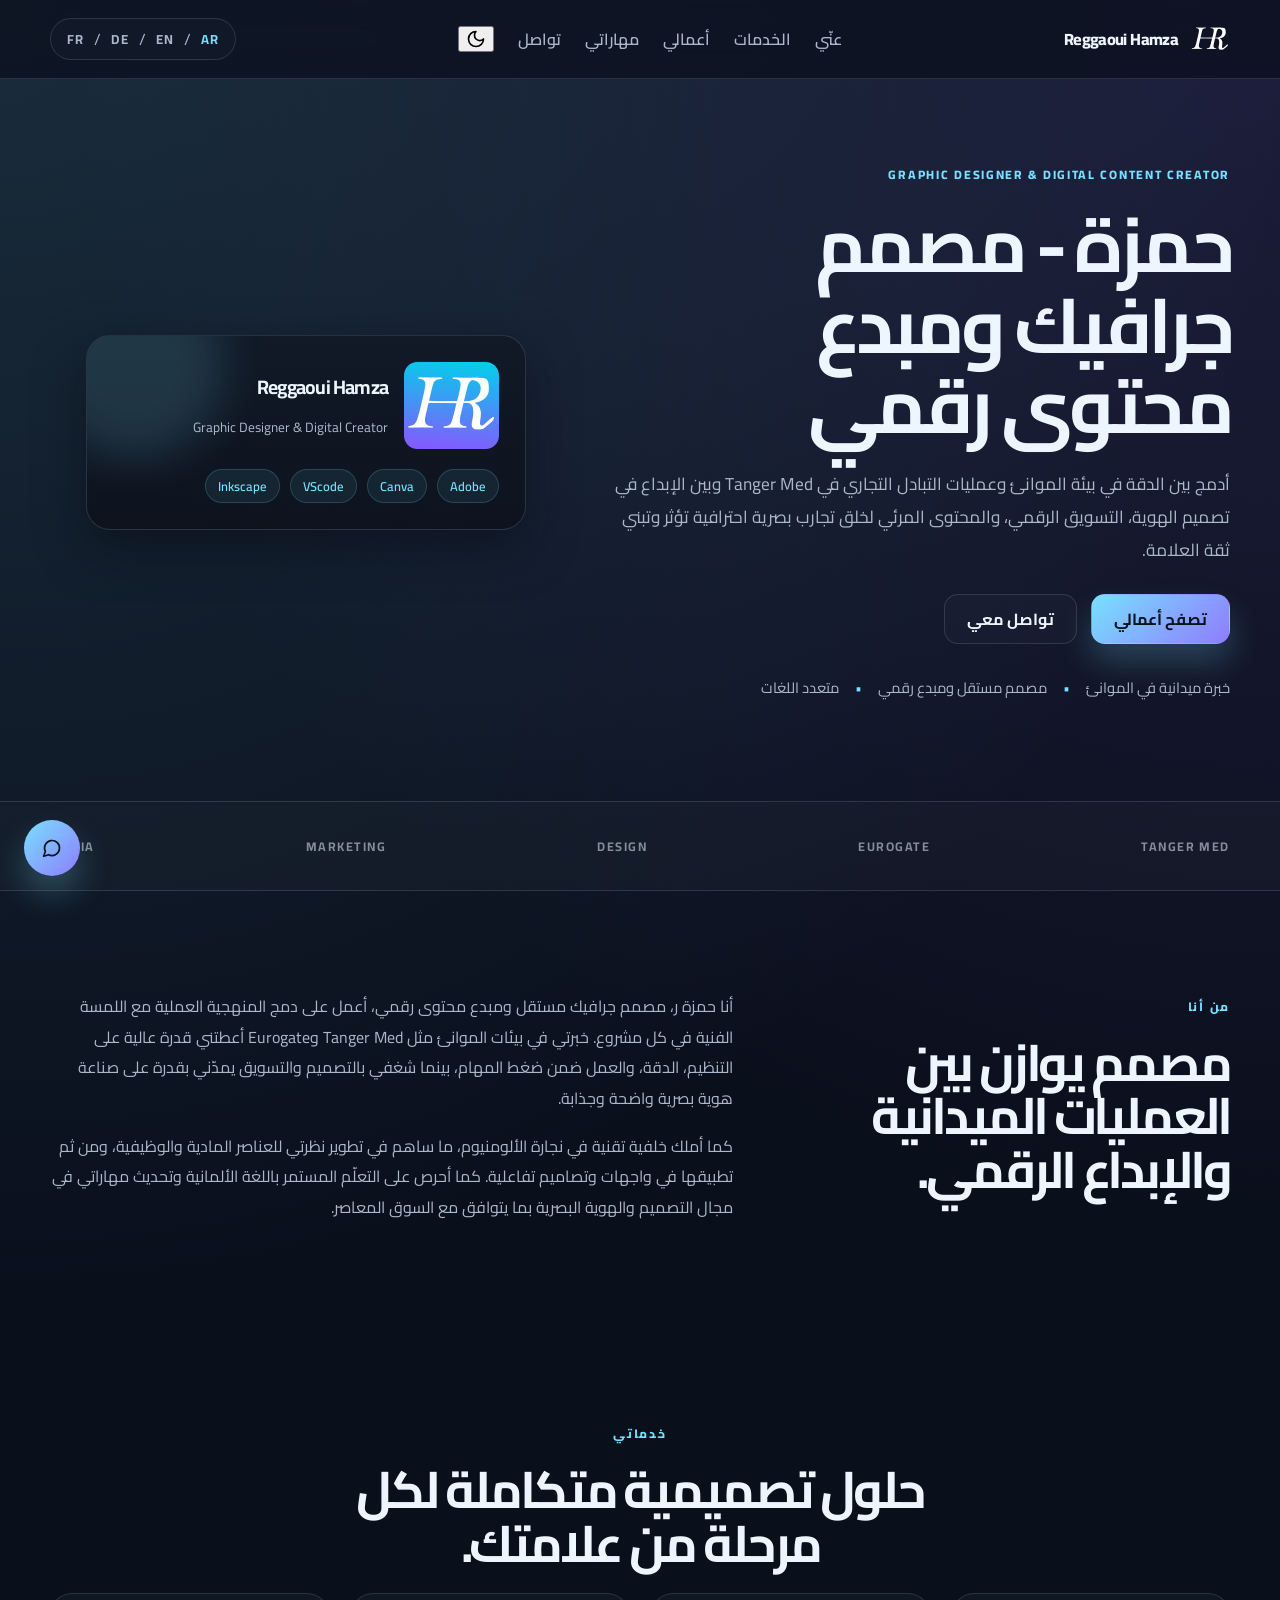
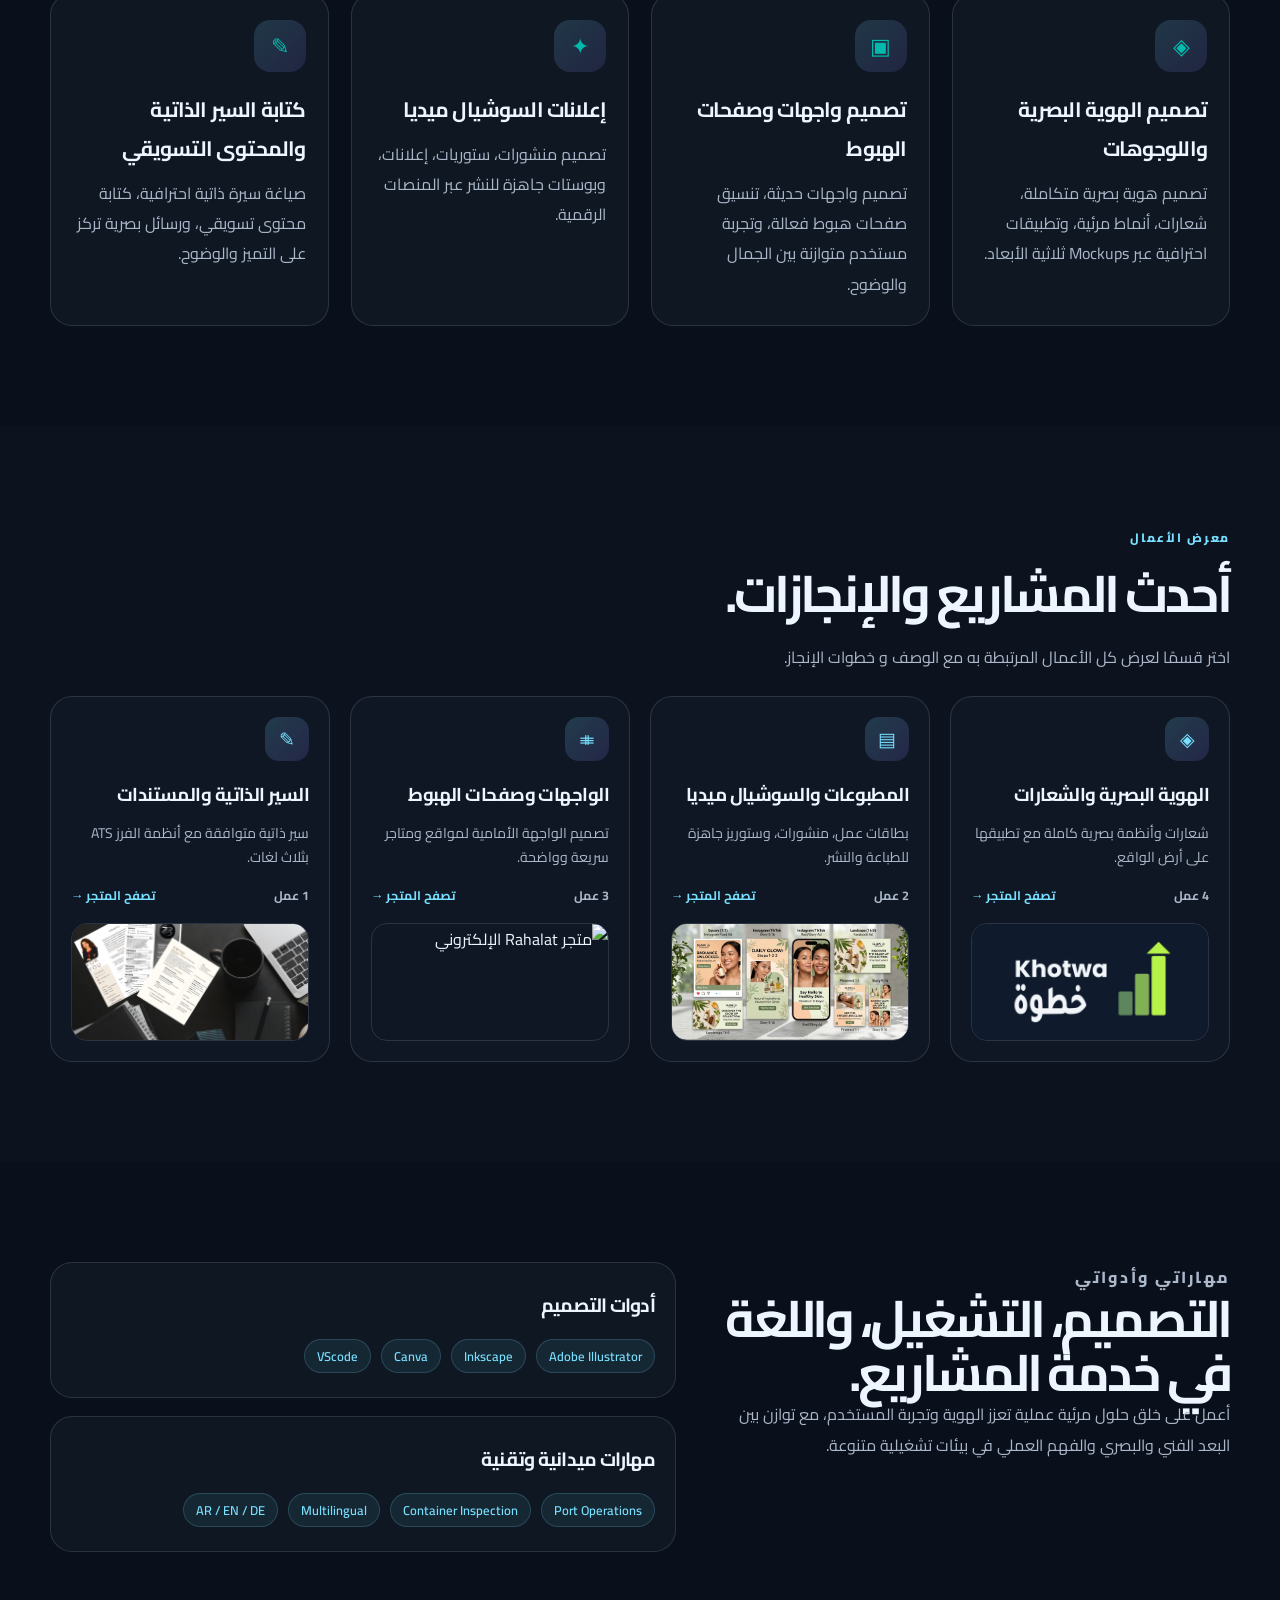
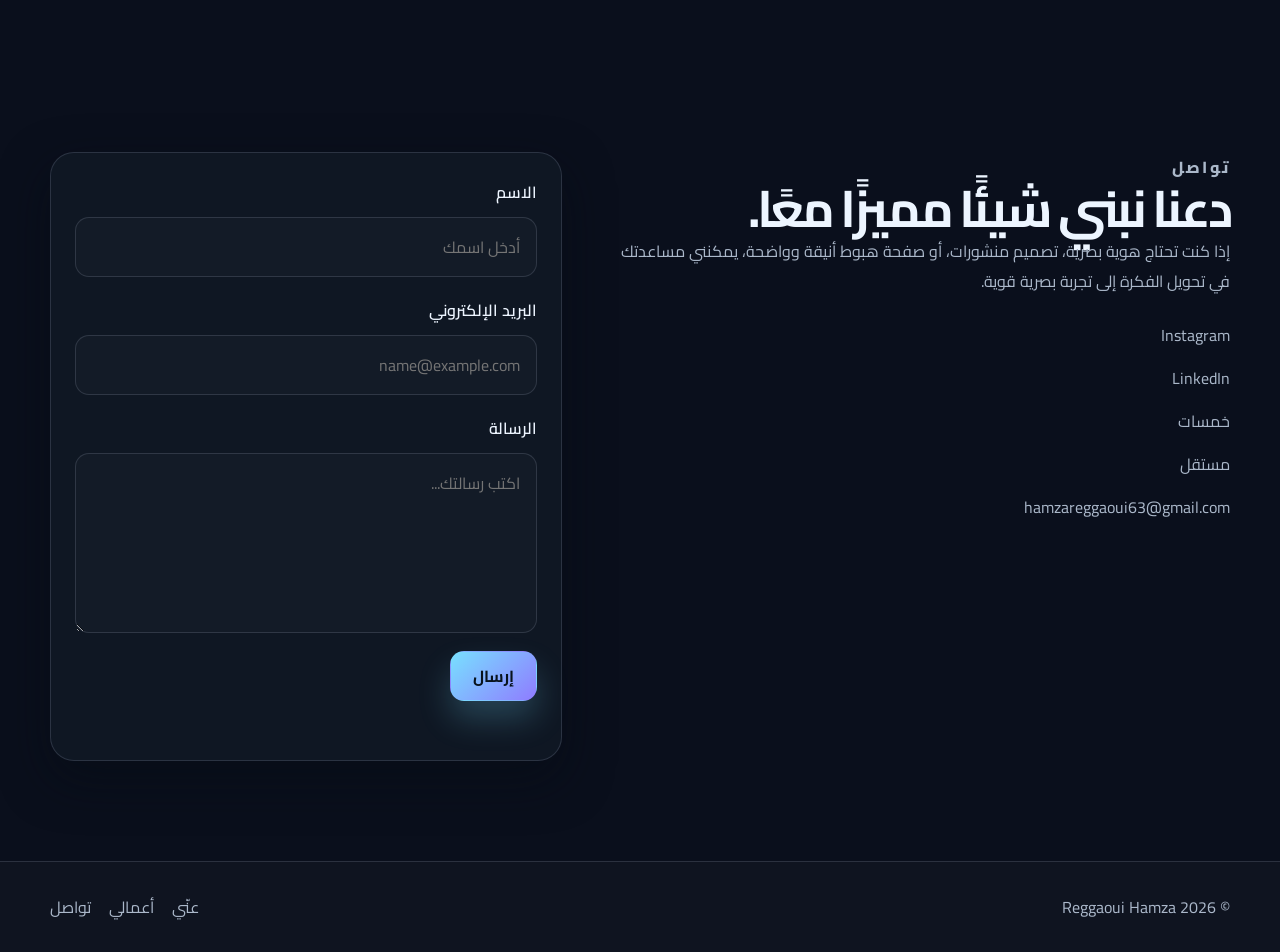
==== commit 2880ef0d: "nexttime" ====
--- a/index.html
+++ b/index.html
@@ -17,7 +17,6 @@
     <link rel="icon" type="image/png" href="images/HRb.png" />
    
     <link rel="stylesheet" href="style.css" />
-    <link rel="stylesheet" href="portfolio.css" />
   </head>
   <body>
     <div class="page-shell">
@@ -190,43 +189,9 @@
               <h2 data-i18n="portfolio.title">أحدث المشاريع والإنجازات.</h2>
             </div>
 
-            <!--PF:CATEGORIES-->
-          <div class="cat-grid">
-            <a class="cat-card reveal" href="/portfolio/branding/">
-              <span class="cat-media"><img src="/images/logo-design.png" alt="" loading="lazy" decoding="async" /></span>
-              <span class="cat-body">
-                <strong data-ar="الهوية البصرية" data-en="Branding" data-de="Branding" data-fr="Identité visuelle">الهوية البصرية</strong>
-                <span class="cat-desc" data-ar="شعارات، هويات بصرية، بطاقات أعمال وتطبيقات احترافية عبر Mockups ثلاثية الأبعاد." data-en="Logos, visual identities, business cards and professional applications through 3D mockups." data-de="Logos, visuelle Identitäten, Visitenkarten und professionelle Anwendungen als 3D-Mockups." data-fr="Logos, identités visuelles, cartes de visite et déclinaisons professionnelles en mockups 3D.">شعارات، هويات بصرية، بطاقات أعمال وتطبيقات احترافية عبر Mockups ثلاثية الأبعاد.</span>
-                <span class="cat-foot"><span class="cat-count" data-ar="3 مشاريع" data-en="3 projects" data-de="3 Projekte" data-fr="3 projets">3 مشاريع</span><span class="cat-open" data-ar="فتح القسم" data-en="Open category" data-de="Kategorie öffnen" data-fr="Ouvrir la catégorie">فتح القسم</span></span>
-              </span>
-            </a>
-            <a class="cat-card reveal" href="/portfolio/social/">
-              <span class="cat-media"><img src="/images/post-ig.png" alt="" loading="lazy" decoding="async" /></span>
-              <span class="cat-body">
-                <strong data-ar="السوشيال ميديا" data-en="Social Media" data-de="Social Media" data-fr="Réseaux sociaux">السوشيال ميديا</strong>
-                <span class="cat-desc" data-ar="منشورات، ستوريات وإعلانات جاهزة للنشر عبر المنصات الرقمية." data-en="Posts, stories and ads ready to publish across digital platforms." data-de="Posts, Stories und Anzeigen, bereit für digitale Plattformen." data-fr="Publications, stories et annonces prêtes à être diffusées sur les plateformes numériques.">منشورات، ستوريات وإعلانات جاهزة للنشر عبر المنصات الرقمية.</span>
-                <span class="cat-foot"><span class="cat-count" data-ar="مشروع واحد" data-en="1 project" data-de="1 Projekt" data-fr="1 projet">مشروع واحد</span><span class="cat-open" data-ar="فتح القسم" data-en="Open category" data-de="Kategorie öffnen" data-fr="Ouvrir la catégorie">فتح القسم</span></span>
-              </span>
-            </a>
-            <a class="cat-card reveal" href="/portfolio/ui/">
-              <span class="cat-media"><img src="/images/landing-pages.png" alt="" loading="lazy" decoding="async" /></span>
-              <span class="cat-body">
-                <strong data-ar="واجهات وصفحات هبوط" data-en="UI / Landing Pages" data-de="UI &amp; Landingpages" data-fr="UI / Pages d'atterrissage">واجهات وصفحات هبوط</strong>
-                <span class="cat-desc" data-ar="واجهات حديثة وصفحات هبوط فعّالة بتجربة مستخدم متوازنة بين الجمال والوضوح." data-en="Modern interfaces and effective landing pages with a user experience that balances beauty and clarity." data-de="Moderne Interfaces und wirksame Landingpages mit einem Nutzererlebnis zwischen Ästhetik und Klarheit." data-fr="Interfaces modernes et pages d'atterrissage efficaces, pour une expérience qui allie beauté et clarté.">واجهات حديثة وصفحات هبوط فعّالة بتجربة مستخدم متوازنة بين الجمال والوضوح.</span>
-                <span class="cat-foot"><span class="cat-count" data-ar="مشروع واحد" data-en="1 project" data-de="1 Projekt" data-fr="1 projet">مشروع واحد</span><span class="cat-open" data-ar="فتح القسم" data-en="Open category" data-de="Kategorie öffnen" data-fr="Ouvrir la catégorie">فتح القسم</span></span>
-              </span>
-            </a>
-            <a class="cat-card reveal" href="/portfolio/cvs/">
-              <span class="cat-media"><img src="/images/CVs-mokup.png" alt="" loading="lazy" decoding="async" /></span>
-              <span class="cat-body">
-                <strong data-ar="السير الذاتية" data-en="CVs" data-de="Lebensläufe" data-fr="CV">السير الذاتية</strong>
-                <span class="cat-desc" data-ar="سير ذاتية احترافية تركز على التميز والوضوح." data-en="Professional CVs focused on distinction and clarity." data-de="Professionelle Lebensläufe mit Fokus auf Klarheit und Wirkung." data-fr="CV professionnels axés sur la clarté et la différenciation.">سير ذاتية احترافية تركز على التميز والوضوح.</span>
-                <span class="cat-foot"><span class="cat-count" data-ar="مشروع واحد" data-en="1 project" data-de="1 Projekt" data-fr="1 projet">مشروع واحد</span><span class="cat-open" data-ar="فتح القسم" data-en="Open category" data-de="Kategorie öffnen" data-fr="Ouvrir la catégorie">فتح القسم</span></span>
-              </span>
-            </a>
-          </div>
-          <div class="cat-more reveal"><a class="btn btn-secondary" data-ar="عرض كل الأعمال" data-en="Browse the full portfolio" data-de="Alle Arbeiten ansehen" data-fr="Voir tout le portfolio" href="/portfolio/">عرض كل الأعمال</a></div>
-<!--/PF:CATEGORIES-->
+            <p class="store-intro" id="storeIntro">اختر قسمًا لعرض كل الأعمال المرتبطة به مع الوصف و خطوات الإنجاز.</p>
+            <div class="category-grid" id="categoryGrid"></div>
+            <div class="store-root" id="storeRoot"></div>
           </div>
         </section>
 
@@ -258,7 +223,7 @@
                   <span>Port Operations</span>
                   <span>Container Inspection</span>
                   <span>Multilingual</span>
-                  <span>AR / EN / DE</span>
+                  <span>AR / EN / DE </span>
                 </div>
               </div>
             </div>
@@ -336,7 +301,7 @@
           </button>
           <div class="chat-heading">
             <strong id="chatTitle">مساعد حمزة</strong>
-            <span id="chatSubtitle">اسألني عن الخدمات، الأعمالي أو كيفاش تتواصل معايا.</span>
+            <span id="chatSubtitle">اسألني عن الخدمات، أو المشاريع، أو طريقة التواصل مع حمزة.</span>
           </div>
           <button class="chat-collapse" id="chatCollapse" type="button" aria-label="إغلاق المحادثة">
             <svg xmlns="http://www.w3.org/2000/svg" width="18" height="18" viewBox="0 0 24 24" fill="none" stroke="currentColor" stroke-width="2" stroke-linecap="round" stroke-linejoin="round"><path d="M18 6 6 18"/><path d="m6 6 12 12"/></svg>
@@ -362,9 +327,8 @@
       <img src="" alt="Project preview" id="lightboxImg" />
     </div>
 
-    <!--PF:UI--><script>window.PF_UI={"home":{"ar":"الرئيسية","en":"Home","de":"Start","fr":"Accueil"},"portfolio":{"ar":"معرض الأعمال","en":"Portfolio","de":"Portfolio","fr":"Portfolio"},"about":{"ar":"عنّي","en":"About","de":"Über mich","fr":"À propos"},"services":{"ar":"الخدمات","en":"Services","de":"Leistungen","fr":"Services"},"skills":{"ar":"مهاراتي","en":"Skills","de":"Fähigkeiten","fr":"Compétences"},"contact":{"ar":"تواصل","en":"Contact","de":"Kontakt","fr":"Contact"},"hubTitle":{"ar":"معرض أعمالي","en":"My work","de":"Meine Arbeiten","fr":"Mes réalisations"},"hubIntro":{"ar":"اختر قسمًا لتصفح كل المشاريع المرتبطة به، أو ابحث في جميع الأعمال.","en":"Pick a category to browse its projects, or search across everything.","de":"Wählen Sie eine Kategorie oder durchsuchen Sie alle Arbeiten.","fr":"Choisissez une catégorie pour parcourir ses projets, ou recherchez dans l'ensemble."},"categories":{"ar":"الأقسام","en":"Categories","de":"Kategorien","fr":"Catégories"},"allProjects":{"ar":"كل المشاريع","en":"All projects","de":"Alle Projekte","fr":"Tous les projets"},"viewAll":{"ar":"عرض كل الأعمال","en":"Browse the full portfolio","de":"Alle Arbeiten ansehen","fr":"Voir tout le portfolio"},"openCategory":{"ar":"فتح القسم","en":"Open category","de":"Kategorie öffnen","fr":"Ouvrir la catégorie"},"all":{"ar":"الكل","en":"All","de":"Alle","fr":"Tous"},"search":{"ar":"بحث","en":"Search","de":"Suche","fr":"Recherche"},"searchPh":{"ar":"ابحث بالاسم، النوع أو الأداة...","en":"Search by name, type or tool...","de":"Nach Name, Typ oder Tool suchen...","fr":"Rechercher par nom, type ou outil..."},"filterType":{"ar":"النوع","en":"Type","de":"Typ","fr":"Type"},"filterTool":{"ar":"الأداة","en":"Tool","de":"Tool","fr":"Outil"},"sort":{"ar":"الترتيب","en":"Sort","de":"Sortierung","fr":"Tri"},"sortDefault":{"ar":"الترتيب الافتراضي","en":"Default order","de":"Standardreihenfolge","fr":"Ordre par défaut"},"sortFeatured":{"ar":"المميزة أولًا","en":"Featured first","de":"Empfohlene zuerst","fr":"En vedette d'abord"},"sortNewest":{"ar":"الأحدث","en":"Newest first","de":"Neueste zuerst","fr":"Plus récents"},"sortOldest":{"ar":"الأقدم","en":"Oldest first","de":"Älteste zuerst","fr":"Plus anciens"},"sortAZ":{"ar":"أبجديًا","en":"Alphabetical","de":"Alphabetisch","fr":"Alphabétique"},"resultsN":{"ar":"{n} نتيجة","en":"{n} results","de":"{n} Ergebnisse","fr":"{n} résultats"},"noResults":{"ar":"لا توجد مشاريع تطابق بحثك.","en":"No projects match your search.","de":"Keine Projekte gefunden.","fr":"Aucun projet ne correspond à votre recherche."},"reset":{"ar":"إعادة ضبط","en":"Reset","de":"Zurücksetzen","fr":"Réinitialiser"},"favoritesOnly":{"ar":"المفضلة فقط","en":"Favorites only","de":"Nur Favoriten","fr":"Favoris seulement"},"viewProject":{"ar":"عرض المشروع","en":"View project","de":"Projekt ansehen","fr":"Voir le projet"},"quickView":{"ar":"معاينة سريعة","en":"Quick view","de":"Schnellansicht","fr":"Aperçu rapide"},"close":{"ar":"إغلاق","en":"Close","de":"Schließen","fr":"Fermer"},"addInquiry":{"ar":"أضف إلى طلبي","en":"Add to my inquiry","de":"Zur Anfrage hinzufügen","fr":"Ajouter à ma demande"},"inInquiry":{"ar":"مضاف إلى طلبك","en":"In your inquiry","de":"In Ihrer Anfrage","fr":"Ajouté à votre demande"},"favorite":{"ar":"أضف إلى المفضلة","en":"Save to favorites","de":"Merken","fr":"Ajouter aux favoris"},"unfavorite":{"ar":"إزالة من المفضلة","en":"Remove from favorites","de":"Aus Favoriten entfernen","fr":"Retirer des favoris"},"share":{"ar":"مشاركة","en":"Share","de":"Teilen","fr":"Partager"},"linkCopied":{"ar":"تم نسخ الرابط ✓","en":"Link copied ✓","de":"Link kopiert ✓","fr":"Lien copié ✓"},"requestSimilar":{"ar":"اطلب عملًا مشابهًا","en":"Request similar work","de":"Ähnliches Projekt anfragen","fr":"Demander un travail similaire"},"contactMe":{"ar":"تواصل معي","en":"Contact me","de":"Kontakt aufnehmen","fr":"Me contacter"},"discuss":{"ar":"ناقش مشروعك","en":"Discuss a project","de":"Projekt besprechen","fr":"Discuter d'un projet"},"viewMore":{"ar":"شاهد مشاريع أخرى","en":"View more projects","de":"Weitere Projekte","fr":"Voir d'autres projets"},"featured":{"ar":"مميز","en":"Featured","de":"Empfohlen","fr":"En vedette"},"inProgress":{"ar":"قيد التنفيذ","en":"In progress","de":"In Arbeit","fr":"En cours"},"overview":{"ar":"نظرة عامة","en":"Overview","de":"Überblick","fr":"Présentation"},"problem":{"ar":"التحدي","en":"The challenge","de":"Die Herausforderung","fr":"Le défi"},"objectives":{"ar":"الأهداف","en":"Objectives","de":"Ziele","fr":"Objectifs"},"audience":{"ar":"الجمهور المستهدف","en":"Audience","de":"Zielgruppe","fr":"Public cible"},"process":{"ar":"كيف تم إنجاز المشروع","en":"How it was made","de":"So ist es entstanden","fr":"Comment il a été réalisé"},"processSoon":{"ar":"تفاصيل مراحل إنجاز هذا المشروع ستُضاف قريبًا. يمكنك سؤال حمزة مباشرة عن طريقة عمله.","en":"The step-by-step process for this project is coming soon. Feel free to ask Hamza how he works.","de":"Der Entstehungsprozess dieses Projekts folgt in Kürze. Fragen Sie Hamza gern direkt.","fr":"Le déroulé de ce projet sera bientôt ajouté. N'hésitez pas à demander à Hamza comment il travaille."},"gallery":{"ar":"معرض الصور","en":"Gallery","de":"Galerie","fr":"Galerie"},"beforeAfter":{"ar":"قبل وبعد","en":"Before & after","de":"Vorher & nachher","fr":"Avant & après"},"before":{"ar":"قبل","en":"Before","de":"Vorher","fr":"Avant"},"after":{"ar":"بعد","en":"After","de":"Nachher","fr":"Après"},"tools":{"ar":"الأدوات المستعملة","en":"Tools used","de":"Verwendete Tools","fr":"Outils utilisés"},"finalResults":{"ar":"النتيجة النهائية","en":"Final result","de":"Ergebnis","fr":"Résultat final"},"related":{"ar":"مشاريع مشابهة","en":"Related projects","de":"Ähnliche Projekte","fr":"Projets similaires"},"moreProjects":{"ar":"مشاريع أخرى من المعرض","en":"More from the portfolio","de":"Mehr aus dem Portfolio","fr":"Plus de projets"},"date":{"ar":"التاريخ","en":"Date","de":"Datum","fr":"Date"},"type":{"ar":"النوع","en":"Type","de":"Typ","fr":"Type"},"category":{"ar":"القسم","en":"Category","de":"Kategorie","fr":"Catégorie"},"prev":{"ar":"السابق","en":"Previous","de":"Zurück","fr":"Précédent"},"next":{"ar":"التالي","en":"Next","de":"Weiter","fr":"Suivant"},"zoom":{"ar":"تكبير","en":"Zoom","de":"Zoomen","fr":"Zoom"},"breadcrumb":{"ar":"مسار التنقل","en":"Breadcrumb","de":"Brotkrumen","fr":"Fil d'Ariane"},"inquiryOpen":{"ar":"طلبي","en":"My inquiry","de":"Meine Anfrage","fr":"Ma demande"},"inquiryTitle":{"ar":"طلب عرض سعر","en":"Request a quote","de":"Angebot anfragen","fr":"Demander un devis"},"inquiryHelp":{"ar":"اختر المشاريع التي أعجبتك وأرسلها إلى حمزة في رسالة واحدة.","en":"Pick the projects you like and send them to Hamza in one message.","de":"Wählen Sie Projekte aus und senden Sie sie Hamza in einer Nachricht.","fr":"Choisissez les projets qui vous plaisent et envoyez-les à Hamza en un seul message."},"inquiryEmpty":{"ar":"لم تضف أي مشروع بعد.","en":"You haven't added any project yet.","de":"Noch keine Projekte hinzugefügt.","fr":"Aucun projet ajouté pour le moment."},"inquirySend":{"ar":"أرسل الطلب","en":"Send inquiry","de":"Anfrage senden","fr":"Envoyer la demande"},"inquiryClear":{"ar":"مسح الكل","en":"Clear all","de":"Alles löschen","fr":"Tout effacer"},"remove":{"ar":"حذف","en":"Remove","de":"Entfernen","fr":"Retirer"},"inquiryMsg":{"ar":"مرحبًا حمزة، أنا مهتم بأعمال مشابهة لـ: {list}. أودّ أن نناقش مشروعي.","en":"Hello Hamza, I'm interested in work similar to: {list}. I'd like to discuss my project.","de":"Hallo Hamza, ich interessiere mich für Arbeiten ähnlich wie: {list}. Ich würde gern mein Projekt besprechen.","fr":"Bonjour Hamza, je suis intéressé(e) par des travaux similaires à : {list}. J'aimerais discuter de mon projet."},"ctaTitle":{"ar":"هل لديك مشروع مشابه؟","en":"Have a similar project in mind?","de":"Ein ähnliches Projekt im Kopf?","fr":"Un projet similaire en tête ?"},"ctaText":{"ar":"حدّثني عن فكرتك، وسأعود إليك بعرض دقيق بعد أن نناقش التفاصيل.","en":"Tell me about your idea and I'll come back with a clear quote after we talk through the details.","de":"Erzählen Sie mir von Ihrer Idee – nach einem kurzen Gespräch erhalten Sie ein klares Angebot.","fr":"Parlez-moi de votre idée : après un échange, je reviens vers vous avec un devis précis."},"rights":{"ar":"© 2026 Reggaoui Hamza","en":"© 2026 Reggaoui Hamza","de":"© 2026 Reggaoui Hamza","fr":"© 2026 Reggaoui Hamza"}};</script><!--/PF:UI-->
-    <script src="portfolio.js"></script>
     <script src="script.js"></script>
-    <script src="chat.js"></script>
+    <script type="module" src="chat.js"></script>
+    <script type="module" src="store.js"></script>
   </body>
 </html>
--- a/style.css
+++ b/style.css
@@ -499,91 +499,7 @@
   background: rgba(255, 255, 255, 0.012);
 }
 
-.filter-bar {
-  display: flex;
-  align-items: center;
-  gap: 12px;
-  flex-wrap: wrap;
-  margin-bottom: 24px;
-}
-
-.filter-btn {
-  min-height: 40px;
-  padding: 0 16px;
-  border-radius: 999px;
-  border: 1px solid var(--line);
-  background: rgba(255, 255, 255, 0.02);
-  color: var(--muted);
-  font-weight: 600;
-  cursor: pointer;
-  transition: all 0.25s ease;
-}
-
-.filter-btn.active,
-.filter-btn:hover {
-  background: linear-gradient(135deg, rgba(120, 224, 255, 0.12), rgba(143, 124, 255, 0.12));
-  border-color: rgba(120, 224, 255, 0.22);
-  color: var(--text);
-}
-
-.portfolio-grid {
-  display: grid;
-  grid-template-columns: repeat(3, minmax(0, 1fr));
-  gap: 22px;
-}
-
-.portfolio-item {
-  position: relative;
-  overflow: hidden;
-  border-radius: 20px;
-  border: 1px solid var(--line);
-  background: var(--card);
-  cursor: pointer;
-  min-height: 310px;
-  transition: transform 0.3s ease, border-color 0.3s ease;
-}
-
-.portfolio-item:hover {
-  transform: translateY(-6px);
-  border-color: rgba(120, 224, 255, 0.3);
-}
-
-.portfolio-item img {
-  width: 100%;
-  height: 100%;
-  object-fit: cover;
-  filter: saturate(0.9) contrast(1.05);
-}
-
-.overlay {
-  position: absolute;
-  inset: 0;
-  display: flex;
-  flex-direction: column;
-  justify-content: flex-end;
-  background: linear-gradient(180deg, rgba(7, 10, 16, 0.08), rgba(7, 10, 16, 0.8));
-  padding: 22px;
-}
-
-.item-tag {
-  display: inline-flex;
-  align-self: flex-start;
-  min-height: 30px;
-  padding: 0 10px;
-  border-radius: 999px;
-  background: rgba(120, 224, 255, 0.12);
-  color: var(--primary);
-  font-size: 0.72rem;
-  font-weight: 700;
-  letter-spacing: 0.08em;
-  text-transform: uppercase;
-}
-
-.overlay h3 {
-  margin: 14px 0 0;
-  font-size: 1.5rem;
-  letter-spacing: -0.04em;
-}
+
 
 .hidden {
   display: none !important;
@@ -753,10 +669,6 @@
     grid-template-columns: repeat(2, minmax(0, 1fr));
   }
 
-  .portfolio-grid {
-    grid-template-columns: repeat(2, minmax(0, 1fr));
-  }
-
   .hero-grid,
   .about-grid,
   .contact-grid,
@@ -770,8 +682,7 @@
     display: none;
   }
 
-  .services-grid,
-  .portfolio-grid {
+  .services-grid {
     grid-template-columns: 1fr;
   }
 
@@ -1318,3 +1229,665 @@
 body.light-mode .chat-log {
   background: #ffffff;
 }
+
+/* ---------- Store: categories, catalog, work detail ---------- */
+
+.store-intro {
+  margin: 0 0 24px;
+  max-width: 640px;
+  color: var(--muted);
+  line-height: 1.8;
+}
+
+.category-grid {
+  display: grid;
+  grid-template-columns: repeat(4, minmax(0, 1fr));
+  gap: 20px;
+}
+
+.category-card {
+  position: relative;
+  display: flex;
+  flex-direction: column;
+  gap: 16px;
+  overflow: hidden;
+  padding: 20px;
+  border: 1px solid var(--line);
+  border-radius: 22px;
+  background: rgba(17, 25, 38, 0.8);
+  color: var(--text);
+  text-align: start;
+  cursor: pointer;
+  transition: transform 0.3s ease, border-color 0.3s ease, box-shadow 0.3s ease;
+}
+
+.category-card:hover {
+  transform: translateY(-6px);
+  border-color: rgba(120, 224, 255, 0.35);
+  box-shadow: 0 20px 40px rgba(12, 16, 27, 0.45);
+}
+
+.category-icon {
+  display: inline-flex;
+  align-items: center;
+  justify-content: center;
+  width: 44px;
+  height: 44px;
+  border-radius: 14px;
+  background: linear-gradient(135deg, rgba(120, 224, 255, 0.18), rgba(143, 124, 255, 0.16));
+  color: var(--primary);
+  font-size: 1.2rem;
+}
+
+.category-body {
+  display: grid;
+  gap: 10px;
+}
+
+.category-title {
+  margin: 0;
+  font-size: 1.16rem;
+  letter-spacing: -0.03em;
+}
+
+.category-blurb {
+  margin: 0;
+  color: var(--muted);
+  font-size: 0.88rem;
+  line-height: 1.7;
+}
+
+.category-meta {
+  display: flex;
+  align-items: center;
+  justify-content: space-between;
+  gap: 12px;
+  margin-top: 4px;
+  font-size: 0.78rem;
+  font-weight: 700;
+}
+
+.category-count {
+  color: var(--muted);
+}
+
+.category-open {
+  color: var(--primary);
+}
+
+.category-thumb {
+  width: 100%;
+  height: 118px;
+  object-fit: cover;
+  border-radius: 16px;
+  border: 1px solid var(--line);
+}
+
+.store-root {
+  display: none;
+}
+
+.store-root.active {
+  display: block;
+  animation: storeIn 0.35s ease;
+}
+
+.category-grid.off {
+  display: none;
+}
+
+@keyframes storeIn {
+  from {
+    opacity: 0;
+    transform: translateY(14px);
+  }
+  to {
+    opacity: 1;
+    transform: translateY(0);
+  }
+}
+
+.store-head {
+  display: grid;
+  grid-template-columns: auto 1fr auto auto;
+  align-items: center;
+  gap: 16px;
+  margin-bottom: 22px;
+}
+
+.store-title-block {
+  min-width: 0;
+}
+
+.store-title {
+  margin: 0;
+  font-size: clamp(1.4rem, 2.6vw, 2.1rem);
+  letter-spacing: -0.04em;
+  line-height: 1.3;
+}
+
+.store-back {
+  min-height: 42px;
+  padding: 0 16px;
+  border: 1px solid var(--line);
+  border-radius: 999px;
+  background: rgba(255, 255, 255, 0.02);
+  color: var(--text);
+  font-weight: 700;
+  cursor: pointer;
+  transition: border-color 0.25s ease, color 0.25s ease;
+}
+
+.store-back:hover {
+  border-color: rgba(120, 224, 255, 0.4);
+  color: var(--primary);
+}
+
+.store-search,
+.store-sort {
+  min-height: 42px;
+  border: 1px solid var(--line);
+  border-radius: 14px;
+  background: rgba(255, 255, 255, 0.02);
+  color: var(--text);
+  padding: 0 14px;
+  outline: none;
+}
+
+.store-search {
+  width: min(280px, 40vw);
+}
+
+.store-search:focus,
+.store-sort:focus {
+  border-color: rgba(120, 224, 255, 0.4);
+  box-shadow: 0 0 0 4px rgba(120, 224, 255, 0.08);
+}
+
+.store-sort option {
+  background: var(--panel-strong);
+  color: var(--text);
+}
+
+.store-tags {
+  display: flex;
+  flex-wrap: wrap;
+  gap: 10px;
+  margin-bottom: 22px;
+}
+
+.store-tag {
+  min-height: 34px;
+  padding: 0 12px;
+  border: 1px solid var(--line);
+  border-radius: 999px;
+  background: rgba(255, 255, 255, 0.02);
+  color: var(--muted);
+  font-size: 0.78rem;
+  font-weight: 600;
+  text-transform: lowercase;
+  cursor: pointer;
+  transition: all 0.2s ease;
+}
+
+.store-tag:hover {
+  color: var(--text);
+  border-color: rgba(120, 224, 255, 0.35);
+}
+
+.store-tag.on {
+  background: linear-gradient(135deg, rgba(120, 224, 255, 0.16), rgba(143, 124, 255, 0.16));
+  border-color: rgba(120, 224, 255, 0.4);
+  color: var(--text);
+}
+
+.store-tag.clear {
+  color: #ff9c9c;
+  border-color: rgba(255, 156, 156, 0.35);
+}
+
+.store-grid-wrap {
+  display: grid;
+  grid-template-columns: repeat(3, minmax(0, 1fr));
+  gap: 22px;
+}
+
+.store-empty {
+  grid-column: 1 / -1;
+  margin: 0;
+  color: var(--muted);
+}
+
+.work-card {
+  display: flex;
+  flex-direction: column;
+  gap: 14px;
+  padding: 16px;
+  border: 1px solid var(--line);
+  border-radius: 22px;
+  background: var(--card);
+  cursor: pointer;
+  transition: transform 0.3s ease, border-color 0.3s ease, box-shadow 0.3s ease;
+}
+
+.work-card:hover,
+.work-card:focus-visible {
+  transform: translateY(-6px);
+  border-color: rgba(120, 224, 255, 0.35);
+  box-shadow: 0 20px 40px rgba(12, 16, 27, 0.45);
+  outline: none;
+}
+
+.work-media {
+  position: relative;
+  overflow: hidden;
+  border-radius: 16px;
+  aspect-ratio: 4 / 3;
+  background: rgba(255, 255, 255, 0.03);
+}
+
+.work-media img {
+  width: 100%;
+  height: 100%;
+  object-fit: cover;
+}
+
+.work-badge {
+  position: absolute;
+  inset-block-start: 10px;
+  inset-inline-end: 10px;
+  display: inline-flex;
+  align-items: center;
+  justify-content: center;
+  width: 30px;
+  height: 30px;
+  border-radius: 50%;
+  background: rgba(120, 224, 255, 0.9);
+  color: #08131d;
+  font-size: 0.9rem;
+}
+
+.work-body {
+  display: grid;
+  gap: 8px;
+}
+
+.work-title {
+  margin: 0;
+  font-size: 1.08rem;
+  letter-spacing: -0.03em;
+}
+
+.work-tagline {
+  margin: 0;
+  color: var(--muted);
+  font-size: 0.88rem;
+  line-height: 1.7;
+}
+
+.work-meta {
+  display: flex;
+  flex-wrap: wrap;
+  gap: 8px;
+}
+
+.work-meta span {
+  padding: 4px 10px;
+  border: 1px solid var(--line);
+  border-radius: 999px;
+  font-size: 0.72rem;
+  font-weight: 600;
+  color: var(--muted);
+}
+
+.work-price {
+  color: var(--accent) !important;
+  border-color: rgba(122, 240, 197, 0.3) !important;
+}
+
+.work-cta {
+  color: var(--primary);
+  font-size: 0.82rem;
+  font-weight: 700;
+}
+
+.work-layout {
+  display: grid;
+  grid-template-columns: 1.15fr 0.85fr;
+  gap: 28px;
+  align-items: start;
+}
+
+.work-gallery {
+  display: grid;
+  gap: 12px;
+}
+
+.work-main {
+  width: 100%;
+  max-height: 560px;
+  object-fit: contain;
+  border: 1px solid var(--line);
+  border-radius: 20px;
+  background: rgba(255, 255, 255, 0.03);
+  cursor: zoom-in;
+}
+
+.work-thumbs {
+  display: flex;
+  gap: 10px;
+  flex-wrap: wrap;
+}
+
+.work-thumb {
+  width: 78px;
+  height: 62px;
+  padding: 0;
+  overflow: hidden;
+  border: 1px solid var(--line);
+  border-radius: 12px;
+  background: none;
+  cursor: pointer;
+  transition: border-color 0.2s ease, transform 0.2s ease;
+}
+
+.work-thumb img {
+  width: 100%;
+  height: 100%;
+  object-fit: cover;
+}
+
+.work-thumb.on,
+.work-thumb:hover {
+  border-color: rgba(120, 224, 255, 0.55);
+  transform: translateY(-2px);
+}
+
+.work-gallery-label {
+  margin: 0;
+  color: var(--muted);
+  font-size: 0.75rem;
+  letter-spacing: 0.08em;
+  text-transform: uppercase;
+}
+
+.work-info {
+  display: grid;
+  gap: 18px;
+}
+
+.work-price-box {
+  display: grid;
+  grid-template-columns: 1fr auto;
+  gap: 8px 14px;
+  padding: 16px 18px;
+  border: 1px solid var(--line);
+  border-radius: 18px;
+  background: rgba(255, 255, 255, 0.02);
+}
+
+.work-price-label {
+  grid-column: 1 / -1;
+  color: var(--muted);
+  font-size: 0.74rem;
+  font-weight: 700;
+  letter-spacing: 0.1em;
+  text-transform: uppercase;
+}
+
+.work-price-value {
+  font-weight: 700;
+}
+
+.work-price-value.price {
+  color: var(--accent);
+  justify-self: end;
+}
+
+.work-block {
+  display: grid;
+  gap: 10px;
+}
+
+.work-block h4 {
+  margin: 0;
+  font-size: 0.78rem;
+  font-weight: 800;
+  letter-spacing: 0.1em;
+  text-transform: uppercase;
+  color: var(--primary);
+}
+
+.work-block p {
+  margin: 0;
+  color: var(--muted);
+  line-height: 1.9;
+}
+
+.work-deliverables {
+  margin: 0;
+  padding: 0;
+  list-style: none;
+  display: grid;
+  gap: 8px;
+  color: var(--muted);
+  line-height: 1.7;
+}
+
+.work-deliverables li {
+  position: relative;
+  padding-inline-start: 22px;
+}
+
+.work-deliverables li::before {
+  content: "✓";
+  position: absolute;
+  inset-inline-start: 0;
+  color: var(--accent);
+}
+
+.work-actions {
+  display: flex;
+  flex-wrap: wrap;
+  gap: 12px;
+}
+
+.work-process {
+  margin-top: 34px;
+  padding: 26px;
+  border: 1px solid var(--line);
+  border-radius: 24px;
+  background: rgba(17, 25, 38, 0.7);
+}
+
+.work-process h3,
+.work-related h3 {
+  margin: 0 0 20px;
+  font-size: 1.3rem;
+  letter-spacing: -0.04em;
+}
+
+.process-timeline {
+  margin: 0;
+  padding: 0;
+  list-style: none;
+  display: grid;
+  gap: 18px;
+}
+
+.process-step {
+  display: grid;
+  grid-template-columns: auto 1fr;
+  gap: 16px;
+  align-items: start;
+}
+
+.process-num {
+  display: inline-flex;
+  align-items: center;
+  justify-content: center;
+  width: 38px;
+  height: 38px;
+  border-radius: 12px;
+  border: 1px solid rgba(120, 224, 255, 0.28);
+  background: rgba(120, 224, 255, 0.08);
+  color: var(--primary);
+  font-size: 0.82rem;
+  font-weight: 800;
+}
+
+.process-step strong {
+  display: block;
+  margin-bottom: 6px;
+  font-size: 1.02rem;
+}
+
+.process-step p {
+  margin: 0;
+  color: var(--muted);
+  line-height: 1.8;
+  font-size: 0.94rem;
+}
+
+.work-related {
+  margin-top: 34px;
+}
+
+.related-row {
+  display: grid;
+  grid-template-columns: repeat(3, minmax(0, 1fr));
+  gap: 18px;
+}
+
+.related-card {
+  display: grid;
+  gap: 12px;
+  padding: 12px;
+  border: 1px solid var(--line);
+  border-radius: 18px;
+  background: rgba(17, 25, 38, 0.8);
+  color: var(--text);
+  font-weight: 700;
+  text-align: start;
+  cursor: pointer;
+  transition: transform 0.25s ease, border-color 0.25s ease;
+}
+
+.related-card:hover {
+  transform: translateY(-4px);
+  border-color: rgba(120, 224, 255, 0.35);
+}
+
+.related-card img {
+  width: 100%;
+  height: 110px;
+  object-fit: cover;
+  border-radius: 12px;
+}
+
+@media (max-width: 980px) {
+  .category-grid,
+  .store-grid-wrap,
+  .related-row {
+    grid-template-columns: repeat(2, minmax(0, 1fr));
+  }
+
+  .work-layout {
+    grid-template-columns: 1fr;
+  }
+
+  .store-head {
+    grid-template-columns: 1fr;
+    justify-items: start;
+  }
+}
+
+@media (max-width: 620px) {
+  .category-grid,
+  .store-grid-wrap,
+  .related-row {
+    grid-template-columns: 1fr;
+  }
+
+  .store-search {
+    width: 100%;
+  }
+
+  .work-actions .btn {
+    width: 100%;
+  }
+}
+
+body.light-mode .store-intro,
+body.light-mode .category-blurb,
+body.light-mode .work-tagline,
+body.light-mode .work-block p,
+body.light-mode .work-deliverables,
+body.light-mode .process-step p,
+body.light-mode .store-empty,
+body.light-mode .category-count {
+  color: #475569 !important;
+}
+
+body.light-mode .store-title,
+body.light-mode .category-title,
+body.light-mode .work-title,
+body.light-mode .process-step strong,
+body.light-mode .related-card,
+body.light-mode .store-back {
+  color: #0f172a !important;
+}
+
+body.light-mode .category-card,
+body.light-mode .work-card,
+body.light-mode .related-card,
+body.light-mode .work-process,
+body.light-mode .work-price-box,
+body.light-mode .store-tag,
+body.light-mode .store-back,
+body.light-mode .store-search,
+body.light-mode .store-sort {
+  background: #ffffff !important;
+  border-color: #d9e2ec !important;
+}
+
+body.light-mode .store-search,
+body.light-mode .store-sort,
+body.light-mode .category-card,
+body.light-mode .work-card {
+  color: #0f172a !important;
+}
+
+body.light-mode .store-sort option {
+  background: #ffffff;
+  color: #0f172a;
+}
+
+body.light-mode .work-price,
+body.light-mode .work-deliverables li::before {
+  color: #0f8a63 !important;
+}
+
+body.light-mode .category-open,
+body.light-mode .work-cta,
+body.light-mode .work-block h4,
+body.light-mode .category-icon,
+body.light-mode .process-num {
+  color: #1d4ed8 !important;
+}
+
+body.light-mode .process-num,
+body.light-mode .category-icon {
+  background: #eaf1ff !important;
+  border-color: #cfdffb !important;
+}
+
+body.light-mode .work-main {
+  background: #f1f5f9;
+  border-color: #d9e2ec;
+}
+
+body.light-mode .store-tag.clear {
+  color: #c62828 !important;
+  border-color: #f3b4b4 !important;
+}
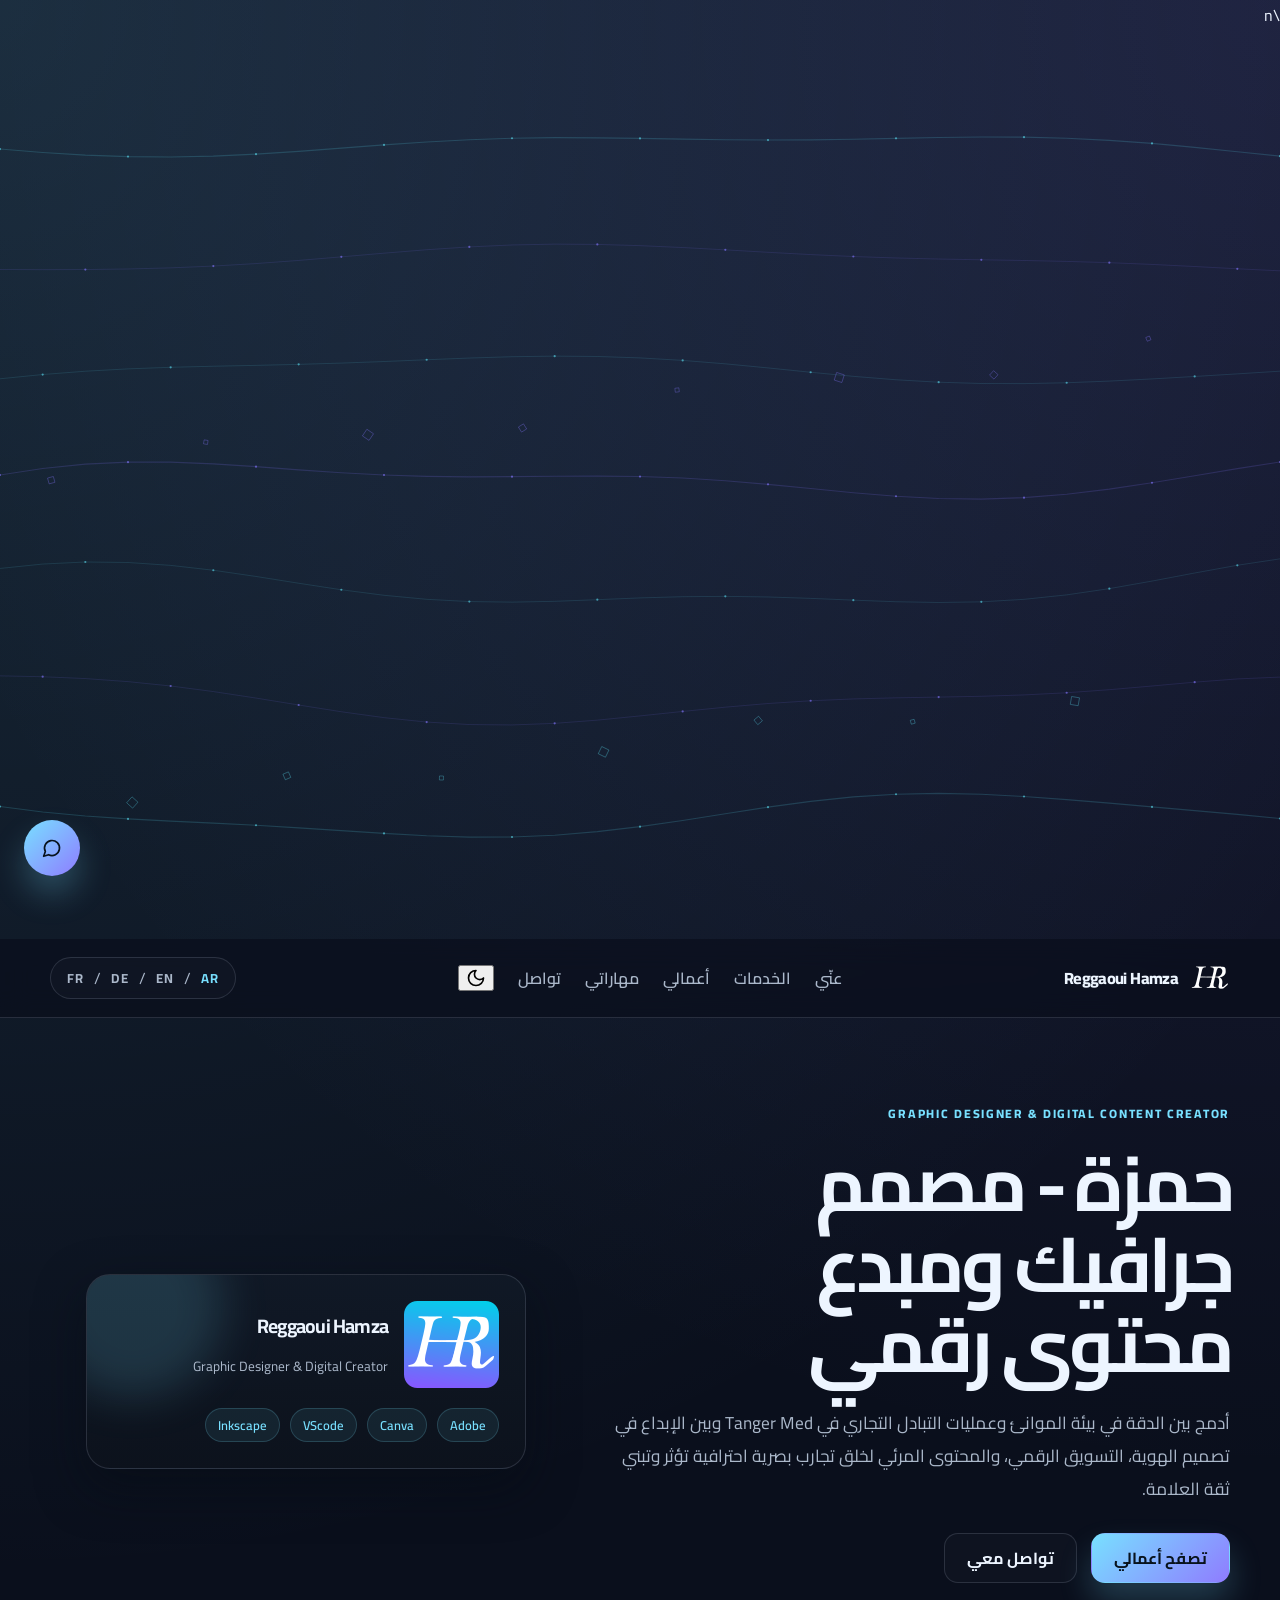
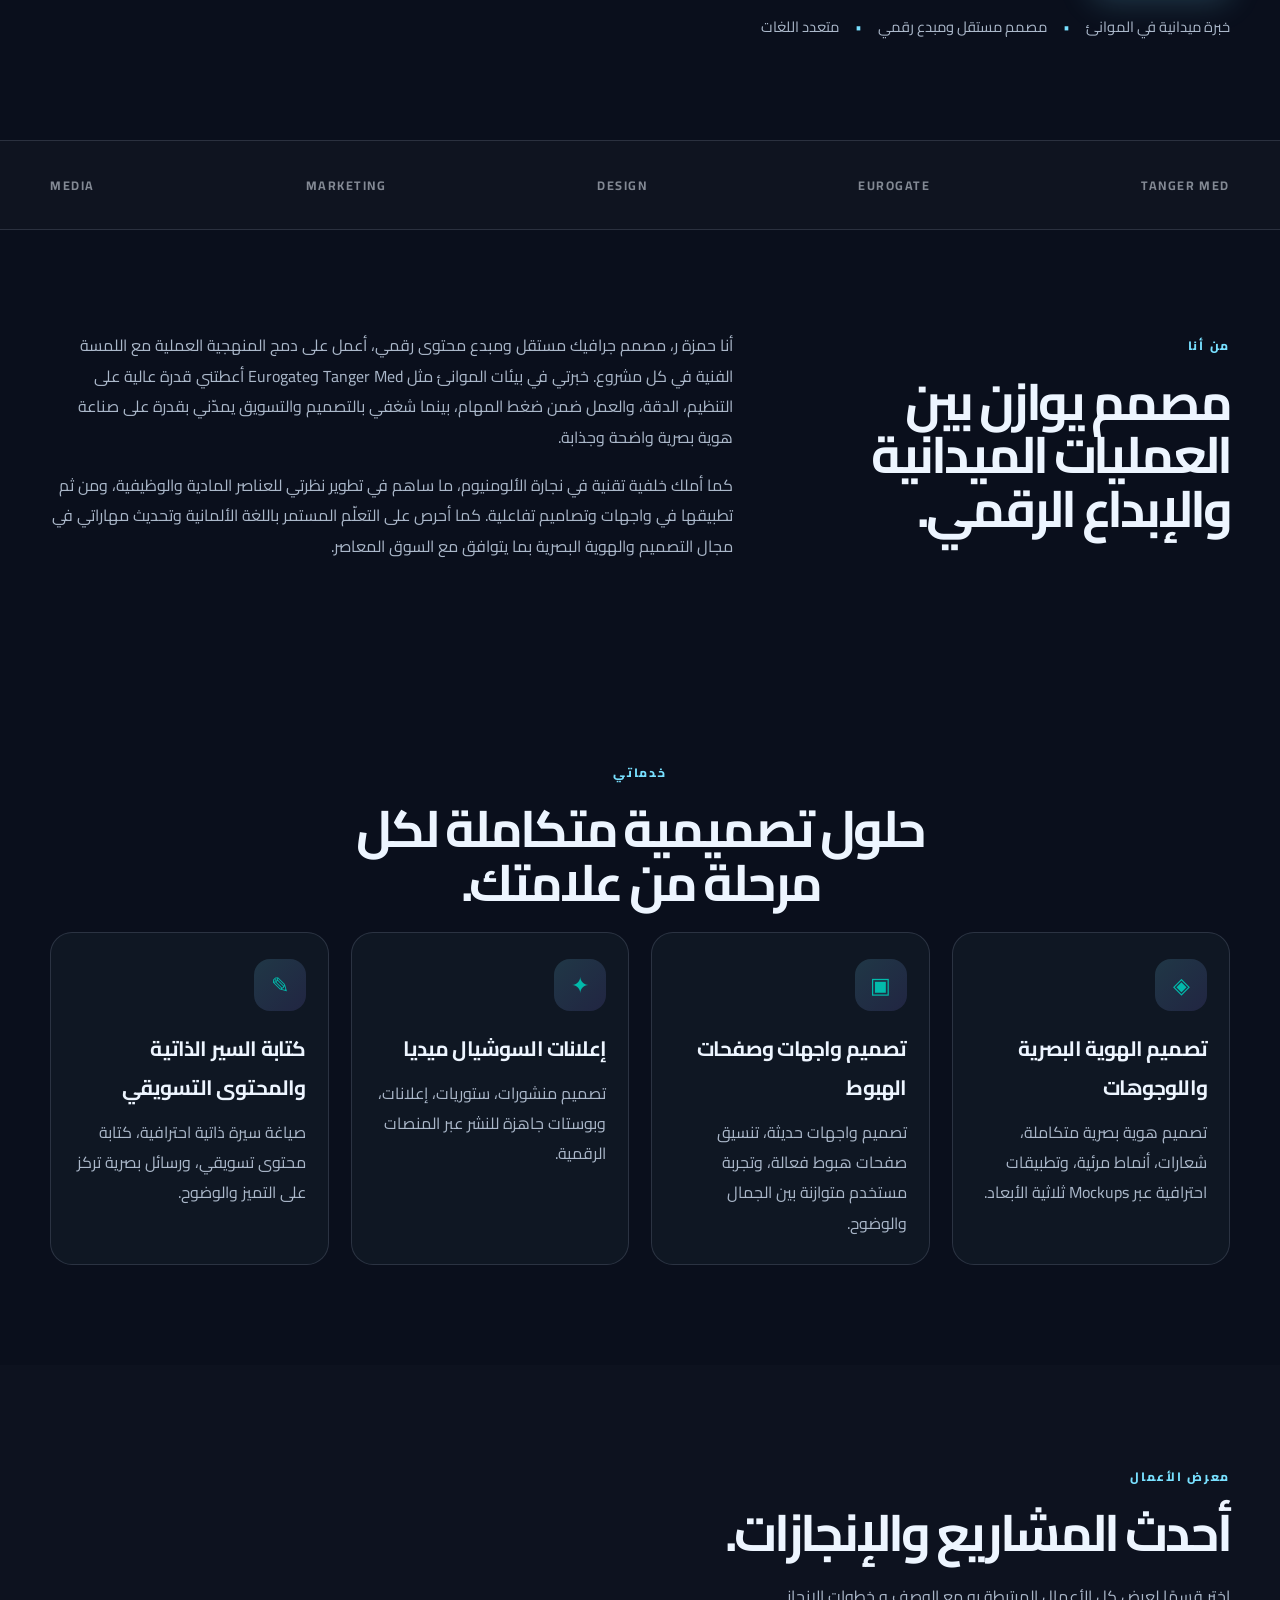
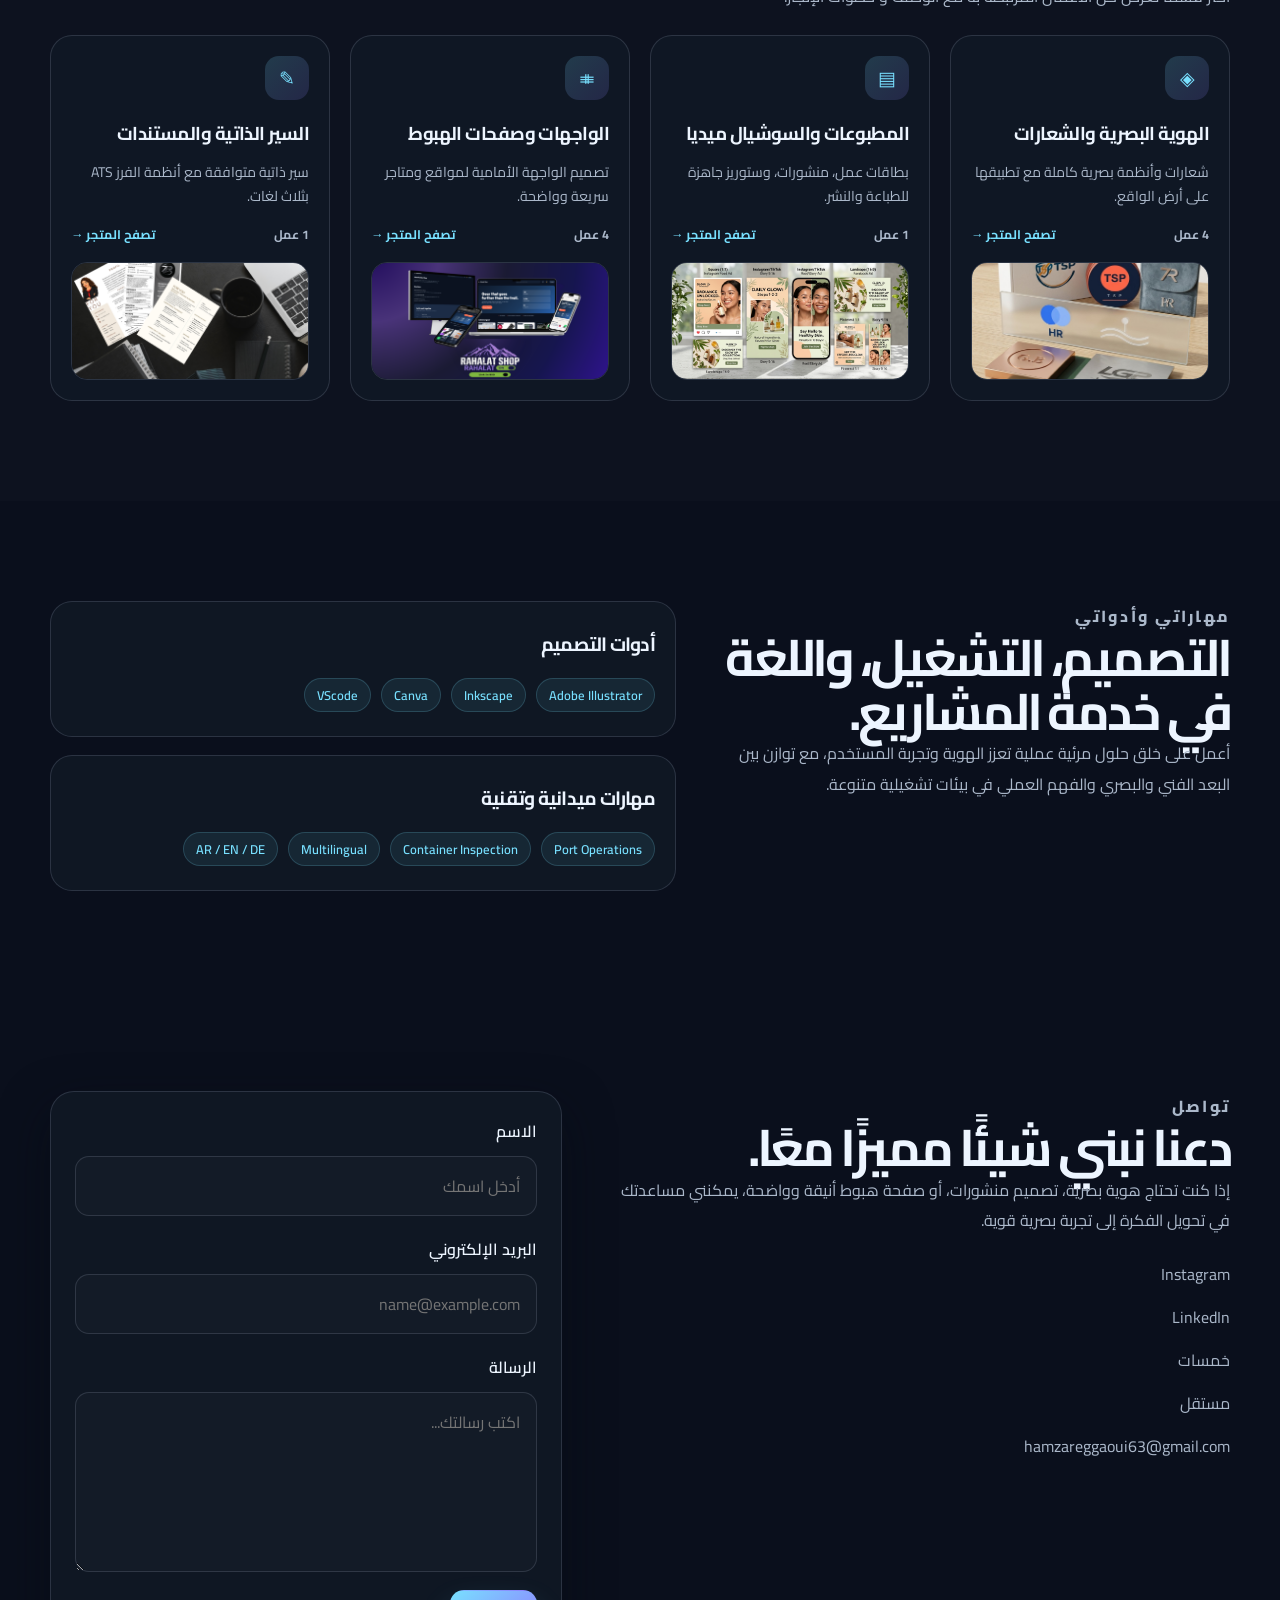
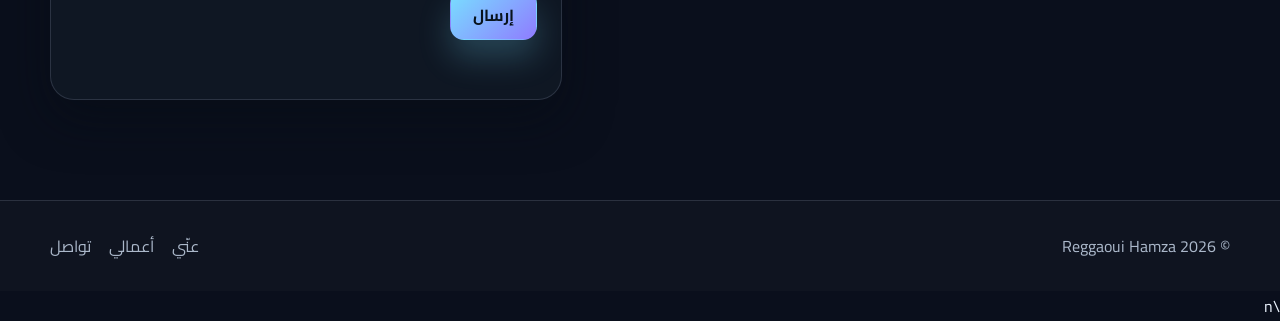
==== commit dafbf3f5: "Add custom 7R animated signal wave background" ====
--- a/index.html
+++ b/index.html
@@ -18,10 +18,19 @@
    
     <link rel="stylesheet" href="style.css" />
   </head>
-  <body>
+  <body>\n
+    <canvas id="signalWaves" class="signal-waves" aria-hidden="true"></canvas>
+
     <div class="page-shell">
+
       <header class="site-header">
         <div class="container nav">
+
+          <button id="menuToggle" class="menu-toggle" type="button" aria-label="Menu" aria-expanded="false" aria-controls="mainNav">
+            <svg viewBox="0 0 24 24" width="22" height="22" fill="none" stroke="currentColor" stroke-width="2" stroke-linecap="round" aria-hidden="true"><path d="M4 7h16M4 12h16M4 17h16"/></svg>
+          </button>
+
+          
           <a href="#top" class="brand" aria-label="Reggaoui Hamza home">
             <span class="icon">
               <img src="images/HR3.png" alt="Reggaoui Hamza" />
@@ -43,6 +52,13 @@
 
           </nav>
 
+          <!-- 3B) قبل <div class="lang-switch" ...> مباشرة -->
+          <button id="langToggle" class="lang-toggle" type="button" aria-label="Language" aria-expanded="false" aria-controls="langSwitch">
+            <span class="lang-toggle-label">AR</span>
+            <svg viewBox="0 0 24 24" width="14" height="14" fill="none" stroke="currentColor" stroke-width="2.4" stroke-linecap="round" stroke-linejoin="round" aria-hidden="true"><path d="m6 9 6 6 6-6"/></svg>
+          </button>
+
+
           <div class="lang-switch" role="group" aria-label="Language switcher">
             <button class="lang-btn active" type="button" data-lang="ar" aria-pressed="true">AR</button>
             <span class="switch-divider">/</span>
@@ -327,7 +343,100 @@
       <img src="" alt="Project preview" id="lightboxImg" />
     </div>
 
-    <script src="script.js"></script>
+
+    <script>
+      (() => {
+        const canvas = document.getElementById('signalWaves');
+        if (!canvas) return;
+        const ctx = canvas.getContext('2d', { alpha: true });
+        const reduceMotion = window.matchMedia('(prefers-reduced-motion: reduce)');
+        let width = 0, height = 0, dpr = 1, raf = 0, time = 0;
+        let points = [];
+        const mobile = () => window.innerWidth < 700;
+
+        function resize() {
+          dpr = Math.min(window.devicePixelRatio || 1, 1.6);
+          width = window.innerWidth;
+          height = window.innerHeight;
+          canvas.width = Math.round(width * dpr);
+          canvas.height = Math.round(height * dpr);
+          canvas.style.width = width + 'px';
+          canvas.style.height = height + 'px';
+          ctx.setTransform(dpr, 0, 0, dpr, 0, 0);
+          const columns = mobile() ? 17 : 30;
+          points = Array.from({ length: columns + 1 }, (_, i) => i / columns);
+        }
+
+        function draw() {
+          ctx.clearRect(0, 0, width, height);
+          const light = document.body.classList.contains('light-mode');
+          const cyan = light ? '35, 145, 174' : '91, 218, 238';
+          const violet = light ? '111, 99, 205' : '133, 119, 255';
+          const scale = mobile() ? 0.72 : 1;
+          const rows = mobile() ? 5 : 7;
+          const spacing = height / (rows + 1);
+
+          for (let row = 0; row < rows; row++) {
+            const phase = time * (0.00022 + row * 0.000018) + row * 0.82;
+            const amplitude = (15 + row * 3.5) * scale;
+            ctx.beginPath();
+            points.forEach((p, i) => {
+              const x = p * width;
+              const envelope = 0.35 + Math.pow(Math.abs(p - 0.5) * 2, 1.7) * 0.65;
+              const y = spacing * (row + 1)
+                + Math.sin(p * Math.PI * 2.15 + phase) * amplitude * envelope
+                + Math.sin(p * Math.PI * 4.2 - phase * 0.72) * amplitude * 0.24;
+              if (i === 0) ctx.moveTo(x, y); else ctx.lineTo(x, y);
+            });
+            ctx.strokeStyle = 'rgba(' + (row % 2 ? violet : cyan) + ',' + (light ? 0.12 : 0.19) + ')';
+            ctx.lineWidth = row % 3 === 0 ? 1.15 : 0.7;
+            ctx.stroke();
+
+            points.forEach((p, i) => {
+              if ((i + row) % (mobile() ? 4 : 3) !== 0) return;
+              const x = p * width;
+              const envelope = 0.35 + Math.pow(Math.abs(p - 0.5) * 2, 1.7) * 0.65;
+              const y = spacing * (row + 1)
+                + Math.sin(p * Math.PI * 2.15 + phase) * amplitude * envelope
+                + Math.sin(p * Math.PI * 4.2 - phase * 0.72) * amplitude * 0.24;
+              const size = 1.1 + ((i + row) % 3) * 0.45;
+              ctx.beginPath();
+              ctx.arc(x, y, size, 0, Math.PI * 2);
+              ctx.fillStyle = 'rgba(' + (row % 2 ? violet : cyan) + ',' + (light ? 0.34 : 0.62) + ')';
+              ctx.fill();
+            });
+          }
+
+          // A few drifting geometric signal nodes create a subtle digital signature.
+          const nodes = mobile() ? 8 : 16;
+          for (let i = 0; i < nodes; i++) {
+            const seed = i * 127.1;
+            const x = ((seed * 0.618 + time * (0.004 + (i % 3) * 0.001)) % (width + 80)) - 40;
+            const y = height * (0.12 + ((i * 37) % 76) / 100) + Math.sin(time * 0.0005 + i) * 12;
+            const s = 2 + (i % 3);
+            ctx.save();
+            ctx.translate(x, y);
+            ctx.rotate(time * 0.00012 + i);
+            ctx.strokeStyle = 'rgba(' + (i % 2 ? violet : cyan) + ',' + (light ? 0.22 : 0.38) + ')';
+            ctx.lineWidth = 0.8;
+            ctx.strokeRect(-s, -s, s * 2, s * 2);
+            ctx.restore();
+          }
+        }
+
+        function animate(now) {
+          time = now || 0;
+          draw();
+          if (!reduceMotion.matches) raf = requestAnimationFrame(animate);
+        }
+        resize();
+        if (reduceMotion.matches) draw();
+        else raf = requestAnimationFrame(animate);
+        window.addEventListener('resize', () => { cancelAnimationFrame(raf); resize(); if (reduceMotion.matches) draw(); else raf = requestAnimationFrame(animate); }, { passive: true });
+        reduceMotion.addEventListener?.('change', () => { cancelAnimationFrame(raf); if (reduceMotion.matches) draw(); else raf = requestAnimationFrame(animate); });
+      })();
+    </script>
+\n    <script src="script.js"></script>
     <script type="module" src="chat.js"></script>
     <script type="module" src="store.js"></script>
   </body>
--- a/style.css
+++ b/style.css
@@ -1891,3 +1891,144 @@
   color: #c62828 !important;
   border-color: #f3b4b4 !important;
 }
+
+/* ===== Mobile header: hamburger menu + language dropdown ===== */
+.menu-toggle,
+.lang-toggle {
+  display: none;
+}
+
+@media screen and (max-width: 768px) {
+  .site-header {
+    position: sticky;
+    top: 0;
+  }
+
+  .site-header .container.nav {
+    position: relative;
+    flex-wrap: nowrap;
+    justify-content: space-between;
+    align-items: center;
+    min-height: 64px;
+    gap: 8px;
+    padding-block: 0;
+  }
+
+  .menu-toggle,
+  .lang-toggle {
+    display: inline-flex;
+    align-items: center;
+    justify-content: center;
+    gap: 6px;
+    flex: 0 0 auto;
+    height: 42px;
+    border-radius: 12px;
+    border: 1px solid var(--line);
+    background: rgba(255, 255, 255, 0.04);
+    color: var(--text);
+    font: inherit;
+    font-weight: 700;
+    font-size: 0.82rem;
+    letter-spacing: 0.08em;
+    cursor: pointer;
+  }
+
+  .menu-toggle { width: 42px; }
+  .lang-toggle { padding: 0 12px; }
+
+  .menu-toggle[aria-expanded="true"],
+  .lang-toggle[aria-expanded="true"] {
+    border-color: rgba(120, 224, 255, 0.5);
+    color: #78e0ff;
+  }
+
+  .site-header .brand {
+    min-width: 0;
+    margin-inline: auto;
+  }
+
+  .site-header .brand-text {
+    white-space: nowrap;
+    font-size: 0.9rem;
+  }
+
+  /* القائمة: مخفية حتى تضغط على الزر */
+  .site-header .main-nav {
+    display: none !important;
+    position: absolute;
+    top: calc(100% + 6px);
+    inset-inline-start: 0;
+    z-index: 40;
+    flex-direction: column;
+    align-items: stretch;
+    gap: 2px;
+    width: min(260px, 100%);
+    padding: 10px;
+    border-radius: 16px;
+    border: 1px solid var(--line);
+    background: rgba(10, 15, 28, 0.97);
+    box-shadow: 0 18px 40px rgba(0, 0, 0, 0.45);
+  }
+
+  .site-header .main-nav.open {
+    display: flex !important;
+  }
+
+  .site-header .main-nav a {
+    padding: 12px 14px;
+    border-radius: 10px;
+    font-size: 1rem;
+  }
+
+  .site-header .main-nav a::after { display: none; }
+
+  .site-header .main-nav a:active,
+  .site-header .main-nav a:hover {
+    background: rgba(120, 224, 255, 0.08);
+  }
+
+  .site-header .main-nav .theme-toggle {
+    align-self: flex-start;
+    margin: 6px 6px 2px;
+  }
+
+  /* اللغات: قائمة منسدلة */
+  .site-header .lang-switch {
+    display: none;
+    position: absolute;
+    top: calc(100% + 6px);
+    inset-inline-end: 0;
+    z-index: 40;
+    flex-direction: column;
+    align-items: stretch;
+    gap: 2px;
+    min-height: 0;
+    min-width: 140px;
+    padding: 8px;
+    border-radius: 16px;
+    background: rgba(10, 15, 28, 0.97);
+    box-shadow: 0 18px 40px rgba(0, 0, 0, 0.45);
+  }
+
+  .site-header .lang-switch.open { display: flex; }
+  .site-header .lang-switch .switch-divider { display: none; }
+
+  .site-header .lang-switch .lang-btn {
+    padding: 12px 14px;
+    border-radius: 10px;
+    font-size: 0.95rem;
+    text-align: start;
+  }
+
+  .site-header .lang-switch .lang-btn:hover,
+  .site-header .lang-switch .lang-btn.active {
+    background: rgba(120, 224, 255, 0.08);
+  }
+
+  body.light-mode .site-header .main-nav,
+  body.light-mode .site-header .lang-switch {
+    background: #ffffff !important;
+  }
+}
+
+.page-shell { overflow-x: clip; }
